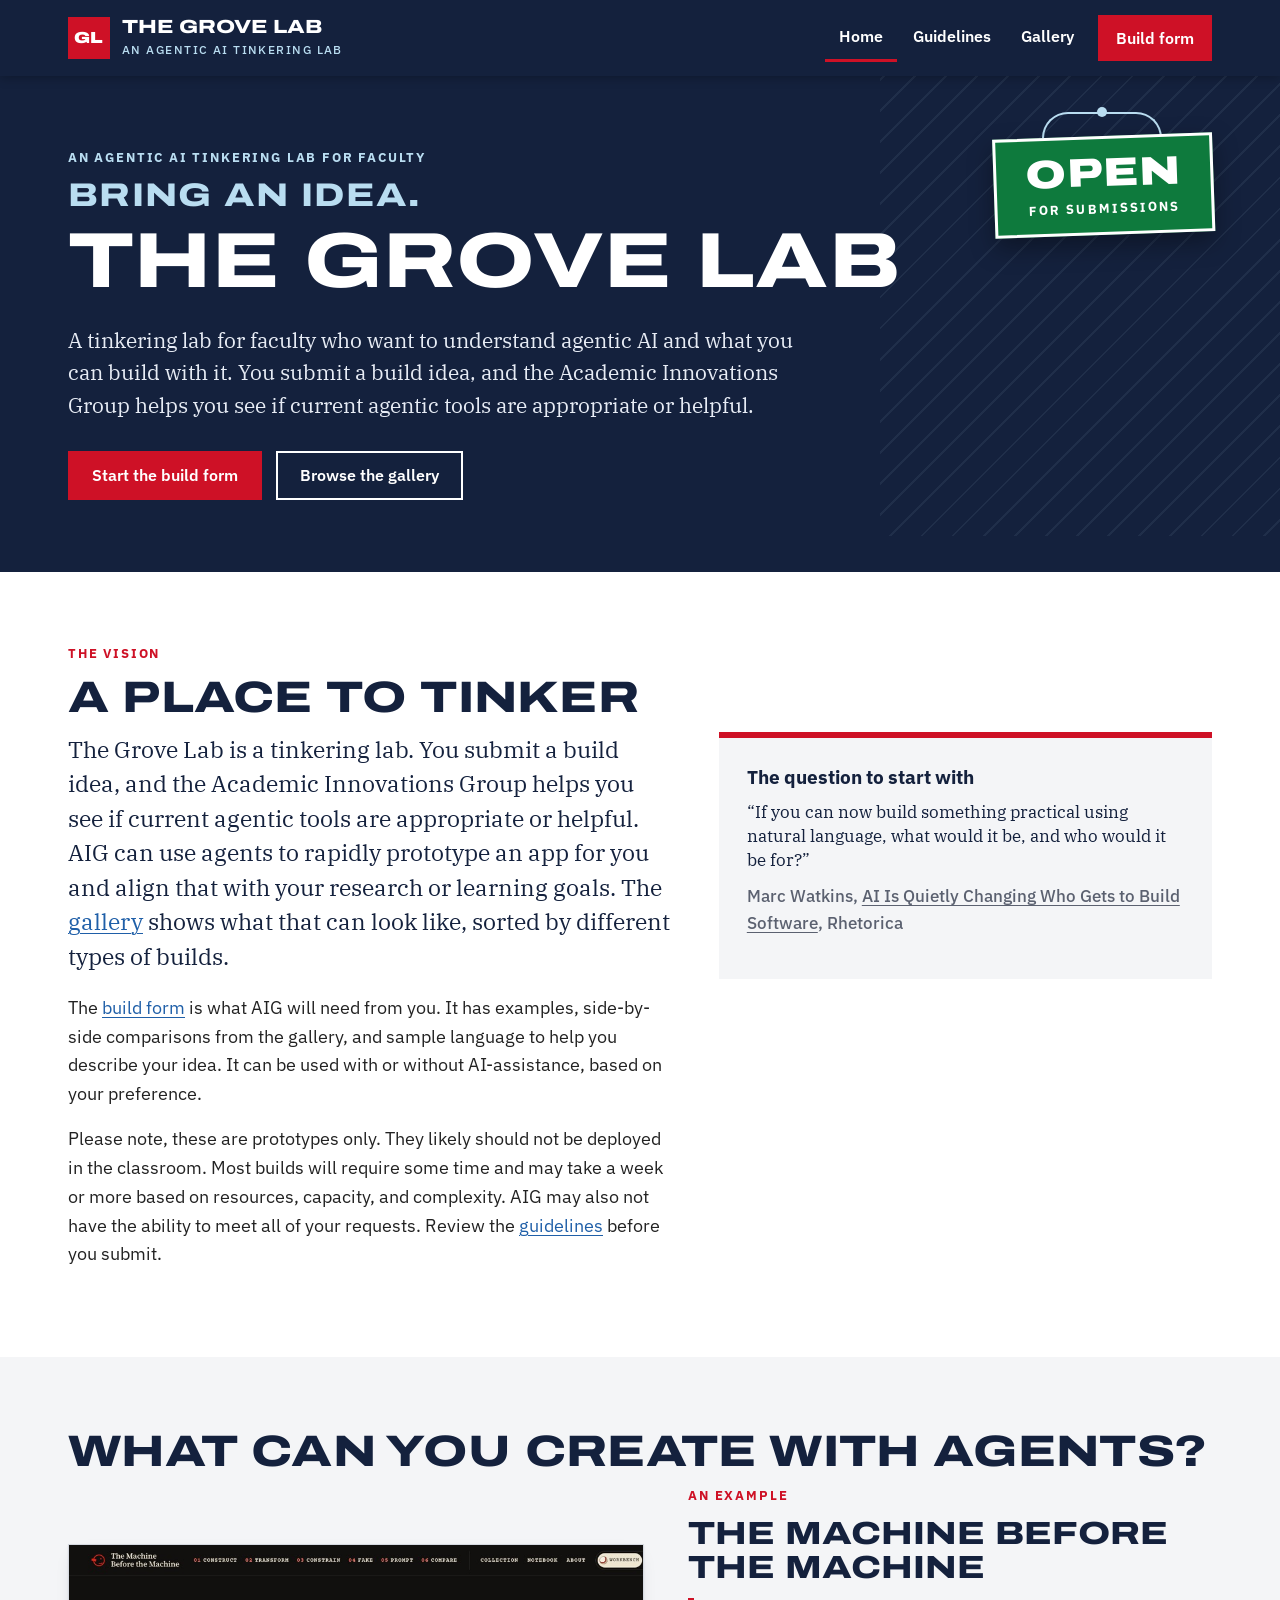
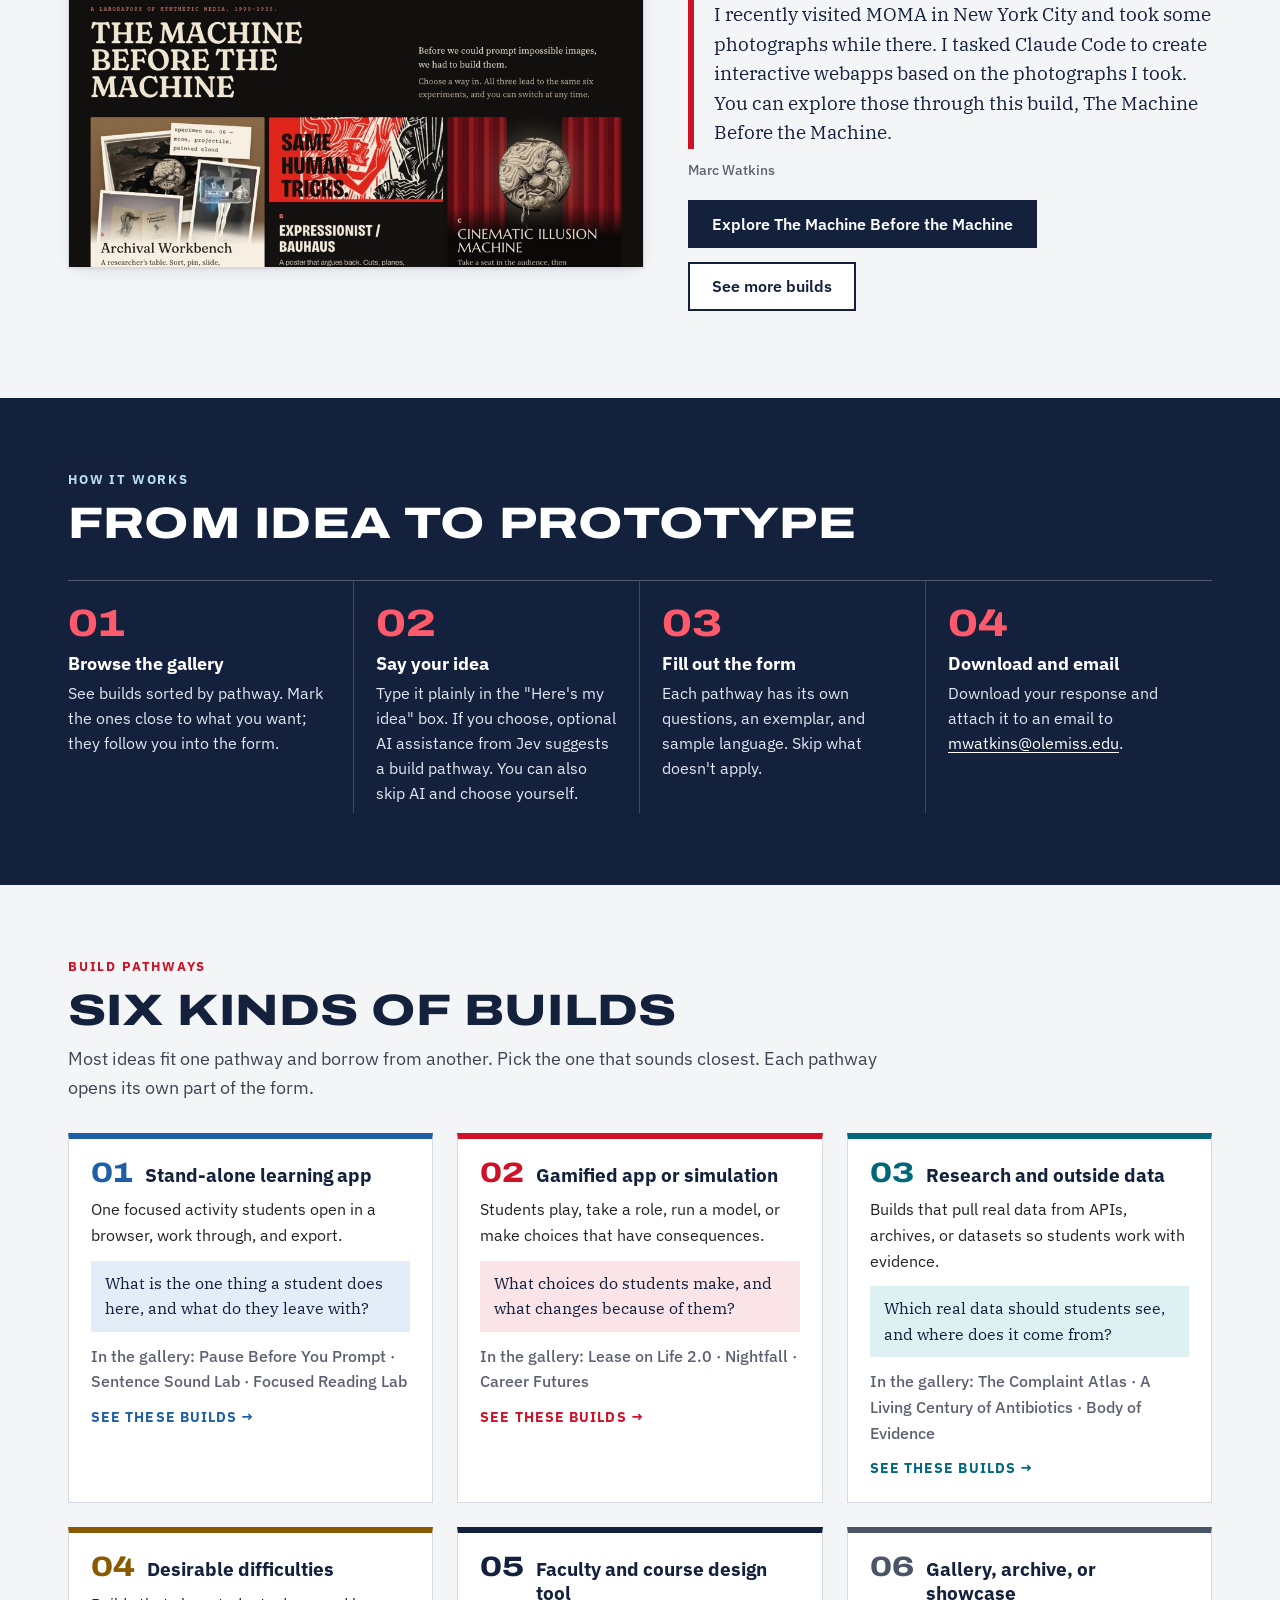
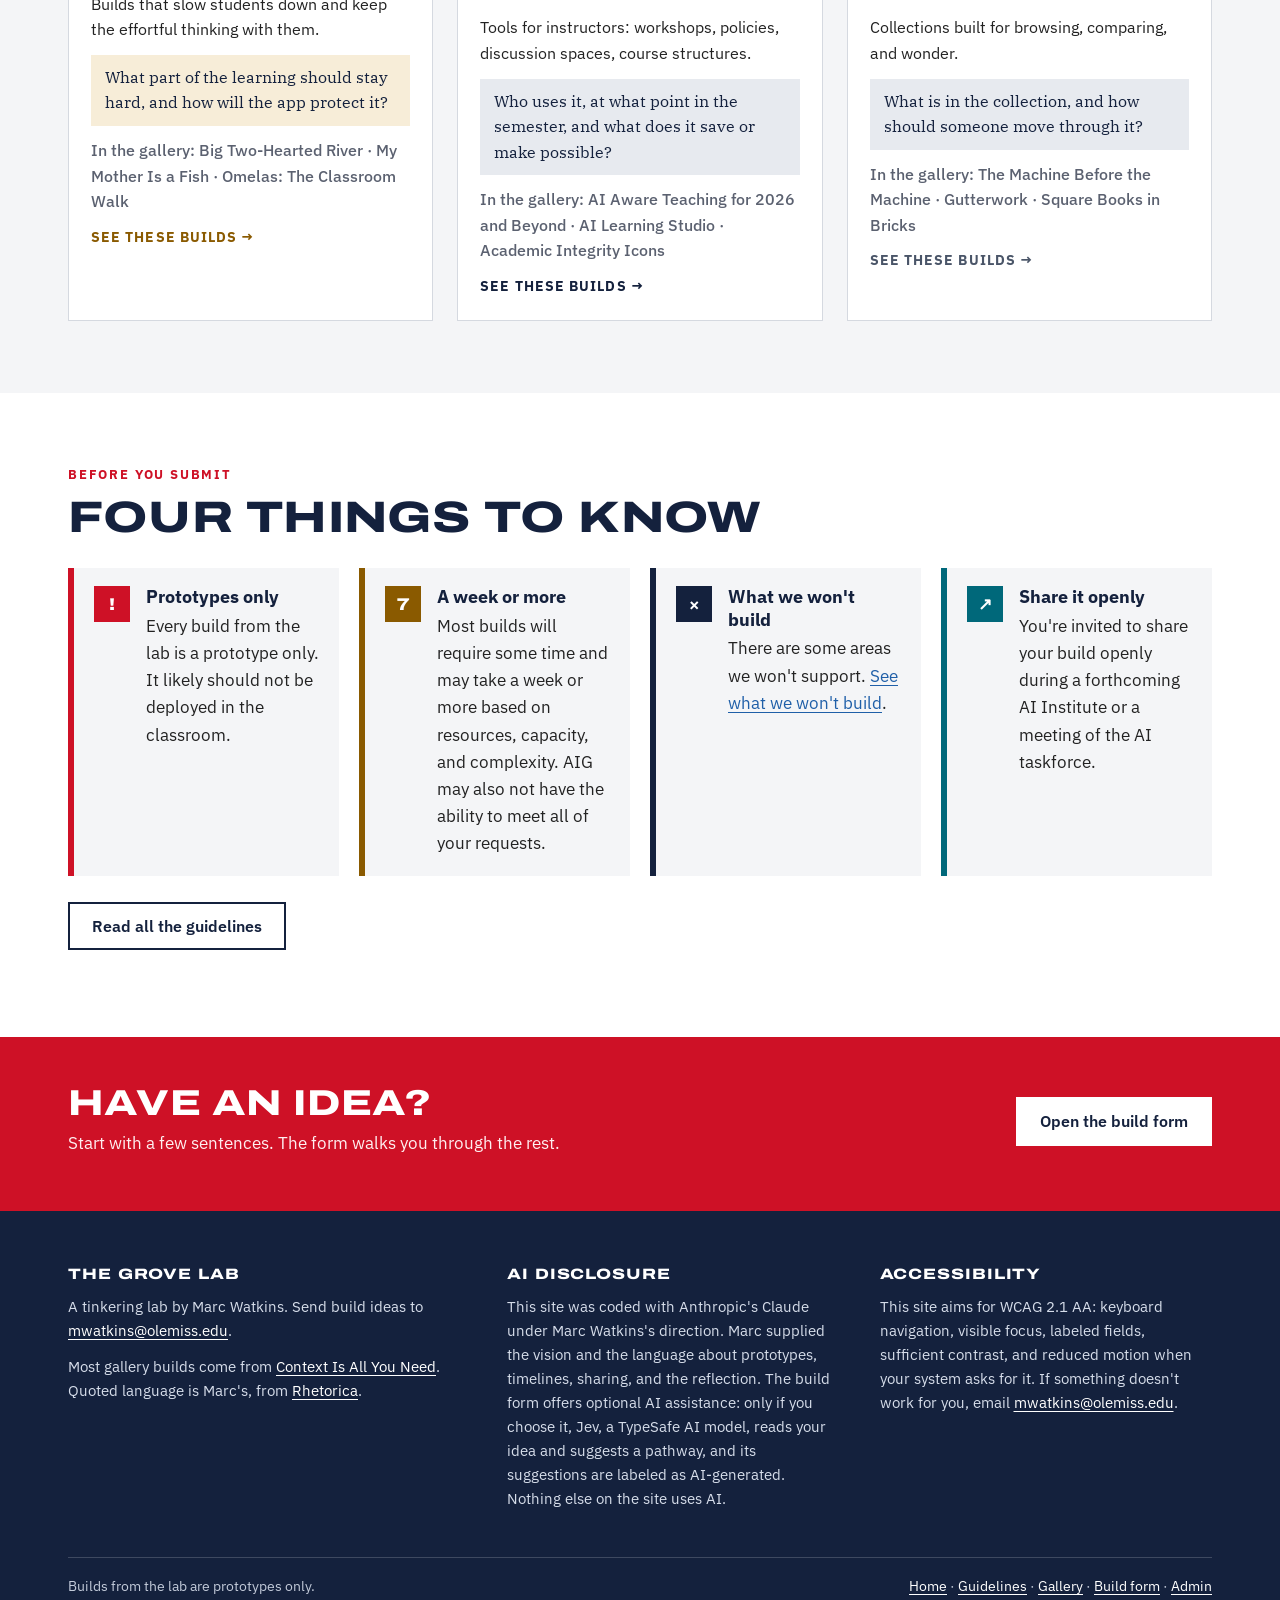
==== index.html @ 0500ed38 "Add files via upload" ====
<!doctype html>
<html lang="en">
<head>
<meta charset="utf-8">
<meta name="viewport" content="width=device-width, initial-scale=1">
<title>The Grove Lab | An agentic AI tinkering lab for faculty</title>
<meta name="description" content="Faculty submit build ideas and Marc Watkins rapidly prototypes them with agentic AI. Browse the gallery, read the guidelines, and fill out the build form.">
<link rel="preconnect" href="https://fonts.googleapis.com">
<link rel="preconnect" href="https://fonts.gstatic.com" crossorigin>
<link href="https://fonts.googleapis.com/css2?family=Archivo:wdth,wght@125,700;125,800;125,900&family=IBM+Plex+Sans:wght@400;500;600;700&family=IBM+Plex+Serif:wght@400;500&display=swap" rel="stylesheet">
<link rel="stylesheet" href="css/grove.css?v=20261009h">
<link rel="icon" href="data:image/svg+xml,%3Csvg xmlns='http://www.w3.org/2000/svg' viewBox='0 0 40 40'%3E%3Crect width='40' height='40' fill='%23CE1126'/%3E%3Ctext x='20' y='27' font-family='Arial Black,Arial' font-weight='900' font-size='17' fill='white' text-anchor='middle'%3EGL%3C/text%3E%3C/svg%3E">
<script src="js/status-config.js?v=20261009h"></script>
<script src="js/status.js?v=20261009h"></script>
</head>
<body>
<a class="skip" href="#main">Skip to content</a>
<header class="site-head">
  <div class="wrap">
    <a class="brand" href="index.html" aria-label="The Grove Lab home">
      <span class="mark" aria-hidden="true">GL</span>
      <span><b>The Grove Lab</b><small>An agentic AI tinkering lab</small></span>
    </a>
    <nav class="site-nav" aria-label="Main"><a href="index.html" aria-current="page">Home</a><a href="guidelines.html">Guidelines</a><a href="gallery.html">Gallery</a><a href="form.html" class="cta">Build form</a></nav>
  </div>
</header>

<main id="main">
  <section class="hero">
    <div class="wrap">
      <div class="hero-sign" data-subs-sign="big"></div>
      <p class="eyebrow">An agentic AI tinkering lab for faculty</p>
      <h1><span class="small">Bring an idea.</span>The Grove Lab</h1>
      <p class="lede-serif">A tinkering lab for faculty who want to understand agentic AI and what you can build with it. You submit a build idea, and the Academic Innovations Group helps you see if current agentic tools are appropriate or helpful.</p>
      <div class="hero-actions">
        <a class="btn red" href="form.html" data-submit>Start the build form</a>
        <a class="btn outline-light" href="gallery.html">Browse the gallery</a>
      </div>
    </div>
  </section>

  <section class="section" aria-labelledby="vision-h">
    <div class="wrap">
      <p class="eyebrow">The vision</p>
      <h2 id="vision-h">A place to tinker</h2>
      <div class="vision">
        <div>
          <p class="first">The Grove Lab is a tinkering lab. You submit a build idea, and the Academic Innovations Group helps you see if current agentic tools are appropriate or helpful. AIG can use agents to rapidly prototype an app for you and align that with your research or learning goals. The <a href="gallery.html">gallery</a> shows what that can look like, sorted by different types of builds.</p>
          <p>The <a href="form.html">build form</a> is what AIG will need from you. It has examples, side-by-side comparisons from the gallery, and sample language to help you describe your idea. It can be used with or without AI-assistance, based on your preference.</p>
          <p>Please note, these are prototypes only. They likely should not be deployed in the classroom. Most builds will require some time and may take a week or more based on resources, capacity, and complexity. AIG may also not have the ability to meet all of your requests. Review the <a href="guidelines.html">guidelines</a> before you submit.</p>
        </div>
        <aside>
          <h3>The question to start with</h3>
          <blockquote><p class="quote" id="heroQuote"></p></blockquote>
          <p class="cite" id="heroCite"></p>
        </aside>
      </div>
    </div>
  </section>

  <section class="section alt" aria-labelledby="create-h">
    <div class="wrap"><h2 id="create-h" class="create-h">What Can You Create With Agents?</h2></div>
    <div class="wrap example">
      <a class="example-shot" href="https://6ac6e09436c364179972456e--themachinebeforethemachine.netlify.app/" target="_blank" rel="noopener" tabindex="-1" aria-hidden="true"><img src="shots/machine-before-machine.jpg" alt="" loading="lazy" width="960" height="540"></a>
      <div>
        <p class="eyebrow">An example</p>
        <h3 class="example-title" id="example-h">The Machine Before the Machine</h3>
        <blockquote class="example-quote"><p>I recently visited MOMA in New York City and took some photographs while there. I tasked Claude Code to create interactive webapps based on the photographs I took. You can explore those through this build, The Machine Before the Machine.</p></blockquote>
        <p class="cite">Marc Watkins</p>
        <p class="hero-actions" style="margin-top:18px"><a class="btn" href="https://6ac6e09436c364179972456e--themachinebeforethemachine.netlify.app/" target="_blank" rel="noopener">Explore The Machine Before the Machine<span class="sr"> (opens in a new tab)</span></a><a class="btn ghost" href="gallery.html">See more builds</a></p>
      </div>
    </div>
  </section>

  <section class="section band" aria-labelledby="how-h">
    <div class="wrap">
      <p class="eyebrow">How it works</p>
      <h2 id="how-h">From idea to prototype</h2>
      <ol class="steps">
        <li><h3>Browse the gallery</h3><p>See builds sorted by pathway. Mark the ones close to what you want; they follow you into the form.</p></li>
        <li><h3>Say your idea</h3><p>Type it plainly in the "Here's my idea" box. If you choose, optional AI assistance from Jev suggests a build pathway. You can also skip AI and choose yourself.</p></li>
        <li><h3>Fill out the form</h3><p>Each pathway has its own questions, an exemplar, and sample language. Skip what doesn't apply.</p></li>
        <li><h3>Download and email</h3><p>Download your response and attach it to an email to <a href="mailto:mwatkins@olemiss.edu">mwatkins@olemiss.edu</a>.</p></li>
      </ol>
    </div>
  </section>

  <section class="section alt" aria-labelledby="paths-h">
    <div class="wrap">
      <p class="eyebrow">Build pathways</p>
      <h2 id="paths-h">Six kinds of builds</h2>
      <p class="sub">Most ideas fit one pathway and borrow from another. Pick the one that sounds closest. Each pathway opens its own part of the form.</p>
      <div class="paths" id="pathCards"></div>
    </div>
  </section>

  <section class="section" aria-labelledby="expect-h">
    <div class="wrap">
      <p class="eyebrow">Before you submit</p>
      <h2 id="expect-h">Four things to know</h2>
      <div class="expect">
        <div class="notice warn"><span class="ico" aria-hidden="true">!</span><div><h3>Prototypes only</h3><p>Every build from the lab is a prototype only. It likely should not be deployed in the classroom.</p></div></div>
        <div class="notice time"><span class="ico" aria-hidden="true">7</span><div><h3>A week or more</h3><p>Most builds will require some time and may take a week or more based on resources, capacity, and complexity. AIG may also not have the ability to meet all of your requests.</p></div></div>
        <div class="notice"><span class="ico" aria-hidden="true">×</span><div><h3>What we won't build</h3><p>There are some areas we won't support. <a href="guidelines.html#wont">See what we won't build</a>.</p></div></div>
        <div class="notice share"><span class="ico" aria-hidden="true">↗</span><div><h3>Share it openly</h3><p>You're invited to share your build openly during a forthcoming AI Institute or a meeting of the AI taskforce.</p></div></div>
      </div>
      <p style="margin-top:26px"><a class="btn ghost" href="guidelines.html">Read all the guidelines</a></p>
    </div>
  </section>

  <section class="cta-band">
    <div class="wrap">
      <div><h2>Have an idea?</h2><p>Start with a few sentences. The form walks you through the rest.</p></div>
      <a class="btn" href="form.html" data-submit>Open the build form</a>
    </div>
  </section>
</main>
<footer class="site-foot">
  <div class="wrap">
    <div class="foot-grid">
      <div>
        <h2>The Grove Lab</h2>
        <p>A tinkering lab by Marc Watkins. Send build ideas to <a href="mailto:mwatkins@olemiss.edu">mwatkins@olemiss.edu</a>.</p>
        <p>Most gallery builds come from <a href="https://6a90f8fa674c4e3e5b9c8ab0--contextisallyouneed.netlify.app/" target="_blank" rel="noopener">Context Is All You Need</a>. Quoted language is Marc's, from <a href="https://marcwatkins.substack.com/" target="_blank" rel="noopener">Rhetorica</a>.</p>
      </div>
      <div>
        <h2>AI disclosure</h2>
        <p>This site was coded with Anthropic's Claude under Marc Watkins's direction. Marc supplied the vision and the language about prototypes, timelines, sharing, and the reflection. The build form offers optional AI assistance: only if you choose it, Jev, a TypeSafe AI model, reads your idea and suggests a pathway, and its suggestions are labeled as AI-generated. Nothing else on the site uses AI.</p>
      </div>
      <div>
        <h2>Accessibility</h2>
        <p>This site aims for WCAG 2.1 AA: keyboard navigation, visible focus, labeled fields, sufficient contrast, and reduced motion when your system asks for it. If something doesn't work for you, email <a href="mailto:mwatkins@olemiss.edu">mwatkins@olemiss.edu</a>.</p>
      </div>
    </div>
    <div class="foot-base"><span>Builds from the lab are prototypes only.</span><span><a href="index.html">Home</a> · <a href="guidelines.html">Guidelines</a> · <a href="gallery.html">Gallery</a> · <a href="form.html">Build form</a> · <a href="admin.html">Admin</a></span></div>
  </div>
</footer>

<script src="js/data.js?v=20261009h"></script>
<script>
(() => {
  const G = window.GROVE, esc = s => String(s).replace(/[&<>"]/g, c => ({"&":"&amp;","<":"&lt;",">":"&gt;",'"':"&quot;"}[c]));
  const q = G.QUOTES.build;
  document.getElementById("heroQuote").textContent = q.text;
  document.getElementById("heroCite").innerHTML = `Marc Watkins, <a href="${q.url}" target="_blank" rel="noopener">${esc(q.title)}</a>, Rhetorica`;
  document.getElementById("pathCards").innerHTML = G.PATHWAYS.map(p => {
    const ex = G.BUILDS.filter(b => b.path === p.id).slice(0, 3).map(b => b.title.split(" — ")[0]).join(" · ");
    return `<a class="path" data-c="${p.color}" href="gallery.html#${p.id}">
      <div class="top"><b>0${p.n}</b><h3>${esc(p.title)}</h3></div>
      <div class="body"><p>${esc(p.short)}</p><p class="ask">${esc(p.asks)}</p><p class="ex">In the gallery: ${esc(ex)}</p><span class="more">See these builds →</span></div></a>`;
  }).join("");
})();
</script>
</body>
</html>
---- css/grove.css ----
/* The Grove Lab — styled after olemiss.edu: navy and red, wide uppercase display type, IBM Plex text, square edges.
   Fonts: Archivo Expanded stands in for Termina (UM's licensed display face); IBM Plex Sans and Serif match the UM site.
   No italics anywhere. Text pairs meet WCAG 2.1 AA. */
:root{
  --navy:#14213D; --navy-2:#0D1730; --navy-3:#22325A;
  --red:#CE1126; --red-dark:#A50E1F;
  --powder:#B9DDF1; --powder-soft:#E8F3FA;
  --ink:#222222; --ink-2:#3D4350; --muted:#5B6170;
  --bg:#FFFFFF; --bg-2:#F4F5F7; --bg-3:#E9ECF1;
  --line:#D5D9E0; --line-2:#B7BDC8;
  --blue:#1F5FA8; --blue-soft:#E3EDF8;
  --teal:#00687A; --teal-soft:#DDF0F2;
  --gold:#8A5A00; --gold-soft:#F7EDD8;
  --slate:#4A5568; --slate-soft:#E7EAEF;
  --focus:#1F5FA8;
  --display:"Archivo", "Arial Black", Arial, sans-serif;
  --sans:"IBM Plex Sans", "Helvetica Neue", Arial, sans-serif;
  --serif:"IBM Plex Serif", Georgia, serif;
  --shadow:0 1px 2px rgba(20,33,61,.08), 0 6px 18px -8px rgba(20,33,61,.18);
}
*{box-sizing:border-box}
html{scroll-behavior:smooth;scroll-padding-top:96px}
@media (prefers-reduced-motion: reduce){ html{scroll-behavior:auto} *,*::before,*::after{animation:none!important;transition:none!important} }
body{margin:0;font:17px/1.6 var(--sans);color:var(--ink);background:var(--bg)}
em,i,cite,address,blockquote,dfn,var{font-style:normal}
img{max-width:100%;display:block}
a{color:var(--blue);text-underline-offset:3px;text-decoration-thickness:1px}
a:hover{color:var(--red-dark)}
:focus-visible{outline:3px solid var(--focus);outline-offset:3px}
h1,h2{font-family:var(--display);font-stretch:125%;font-weight:800;text-transform:uppercase;letter-spacing:.005em;line-height:1.02;margin:0;color:var(--navy)}
h3,h4{font-family:var(--sans);font-weight:700;margin:0;color:var(--navy);line-height:1.25}
p{margin:0 0 .9em}
.sr{position:absolute!important;width:1px;height:1px;overflow:hidden;clip:rect(0 0 0 0);white-space:nowrap}
.skip{position:absolute;left:12px;top:-60px;background:var(--red);color:#fff;padding:10px 14px;z-index:100;font-weight:700}
.skip:focus{top:12px}
.wrap{max-width:1200px;margin:0 auto;padding:0 28px}
@media (max-width:600px){ .wrap{padding:0 16px} body{font-size:16.5px} }

/* ---------- header (UM navy bar) ---------- */
.site-head{position:sticky;top:0;z-index:40;background:var(--navy);color:#fff;box-shadow:0 2px 10px rgba(0,0,0,.25)}
.site-head .wrap{display:flex;align-items:center;gap:22px;min-height:76px;flex-wrap:wrap;padding-top:8px;padding-bottom:8px}
.brand{display:flex;align-items:center;gap:12px;color:#fff;text-decoration:none}
.brand:hover{color:#fff}
.brand .mark{width:42px;height:42px;flex:none;background:var(--red);display:grid;place-items:center;font-family:var(--display);font-stretch:125%;font-weight:900;font-size:16px;color:#fff;letter-spacing:.02em}
.brand b{display:block;font-family:var(--display);font-stretch:125%;font-weight:800;font-size:19px;text-transform:uppercase;line-height:1.05}
.brand small{display:block;font-size:12px;text-transform:uppercase;letter-spacing:.12em;color:var(--powder);font-weight:500;margin-top:3px}
.site-nav{margin-left:auto;display:flex;gap:2px;flex-wrap:wrap;align-items:center}
.site-nav a{color:#fff;text-decoration:none;font-weight:600;font-size:15.5px;padding:10px 14px;border-bottom:3px solid transparent}
.site-nav a:hover{border-bottom-color:var(--powder);color:#fff}
.site-nav a[aria-current="page"]{border-bottom-color:var(--red)}
.site-nav a.cta{background:var(--red);border-bottom:0;margin-left:8px;padding:11px 18px}
.site-nav a.cta:hover{background:var(--red-dark)}
.site-nav a.cta[aria-current="page"]{box-shadow:inset 0 -3px 0 #fff}
@media (max-width:760px){ .site-head{position:static} .site-nav{margin-left:0} .site-nav a{padding:8px 10px;font-size:15px} html{scroll-padding-top:12px} }

/* ---------- shared pieces ---------- */
.eyebrow{display:block;font-family:var(--sans);font-size:13px;font-weight:700;letter-spacing:.14em;text-transform:uppercase;color:var(--red);margin:0 0 10px}
.eyebrow.pc{color:var(--pc)}
.sheet{background:#fff;border:1px solid var(--line)}
.lede-serif{font-family:var(--serif);font-size:21px;line-height:1.55}
.btn{display:inline-flex;align-items:center;justify-content:center;gap:8px;font-family:var(--sans);font-weight:600;font-size:15.5px;line-height:1.2;padding:13px 22px;border:2px solid var(--navy);background:var(--navy);color:#fff;text-decoration:none;cursor:pointer;transition:background .15s,color .15s}
.btn:hover{background:var(--navy-3);border-color:var(--navy-3);color:#fff}
.btn.ghost{background:#fff;color:var(--navy)}
.btn.ghost:hover{background:var(--bg-2);color:var(--navy)}
.btn.small{font-size:14.5px;padding:8px 14px}
.btn.coral,.btn.red{background:var(--red);border-color:var(--red)}
.btn.coral:hover,.btn.red:hover{background:var(--red-dark);border-color:var(--red-dark)}
.btn.onnavy{background:#fff;color:var(--navy);border-color:#fff}
.btn.onnavy:hover{background:var(--powder);border-color:var(--powder);color:var(--navy)}
.btn.outline-light{background:transparent;color:#fff;border-color:#fff}
.btn.outline-light:hover{background:rgba(255,255,255,.12);color:#fff}
.btn[disabled]{opacity:.55;cursor:not-allowed}
.textlink{font-weight:600}
.linkbtn{background:none;border:0;padding:0;font:inherit;font-weight:600;color:var(--blue);text-decoration:underline;text-underline-offset:3px;cursor:pointer}
.quote{font-family:var(--serif);font-size:22px;line-height:1.45;color:var(--navy);margin:0}
.quote::before{content:"“"}.quote::after{content:"”"}
.cite{font-size:14px;color:var(--muted);margin-top:10px;font-weight:500}
.cite a{color:var(--muted)}
.chip{display:inline-block;font-size:12.5px;font-weight:600;letter-spacing:.04em;text-transform:uppercase;line-height:1.2;padding:4px 8px;background:var(--bg-2);color:var(--ink-2);border:1px solid var(--line)}

/* pathway accents (UM navy/red plus restrained secondaries) */
[data-c="blue"]{--pc:var(--blue);--pc-soft:var(--blue-soft)}
[data-c="coral"]{--pc:var(--red);--pc-soft:#FBE4E7}
[data-c="green"]{--pc:var(--teal);--pc-soft:var(--teal-soft)}
[data-c="gold"]{--pc:var(--gold);--pc-soft:var(--gold-soft)}
[data-c="ink"]{--pc:var(--navy);--pc-soft:var(--slate-soft)}
[data-c="plum"]{--pc:var(--slate);--pc-soft:var(--slate-soft)}

/* notices */
.notice{display:grid;grid-template-columns:auto 1fr;gap:16px;align-items:start;padding:18px 20px;background:var(--bg-2);border-left:6px solid var(--navy)}
.notice .ico{width:36px;height:36px;display:grid;place-items:center;font-family:var(--display);font-stretch:125%;font-weight:800;font-size:17px;color:#fff;background:var(--navy)}
.notice h3{font-size:18px;margin-bottom:4px}
.notice p:last-child{margin-bottom:0}
.notice.warn{border-left-color:var(--red)}.notice.warn .ico{background:var(--red)}
.notice.time{border-left-color:var(--gold)}.notice.time .ico{background:var(--gold)}
.notice.share{border-left-color:var(--teal)}.notice.share .ico{background:var(--teal)}

/* ---------- page heroes ---------- */
.hero{background:var(--navy);color:#fff;position:relative;overflow:hidden}
.hero::after{content:"";position:absolute;right:-120px;top:-60px;width:520px;height:520px;background:repeating-linear-gradient(135deg, rgba(185,221,241,.07) 0 2px, transparent 2px 22px);pointer-events:none}
.hero .wrap{position:relative;z-index:1;padding-top:72px;padding-bottom:72px}
.hero h1{color:#fff;font-size:clamp(40px,6.4vw,78px);max-width:13em}
.hero h1 .small{display:block;font-size:.42em;color:var(--powder);margin-bottom:10px;letter-spacing:.04em}
.hero .lede-serif{color:#E7ECF5;max-width:36em;margin-top:22px}
.hero .eyebrow{color:var(--powder)}
.hero-actions{display:flex;gap:14px;flex-wrap:wrap;margin-top:30px}
.hero.short .wrap{padding-top:54px;padding-bottom:50px}
.hero.short h1{font-size:clamp(34px,5vw,60px)}

.section{padding:72px 0}
.section.alt{background:var(--bg-2)}
.section h2{font-size:clamp(28px,3.6vw,44px);margin-bottom:12px}
.section .sub{font-size:18px;max-width:46em;color:var(--ink-2)}
.band{background:var(--navy);color:#fff}
.band h2,.band h3{color:#fff}
.band .sub,.band p{color:#E1E7F1}
.band .eyebrow{color:var(--powder)}
.band a{color:#fff}

.vision{display:grid;grid-template-columns:1.1fr .9fr;gap:48px;margin-top:10px;align-items:start}
.vision p{font-size:18px}
.vision .first{font-family:var(--serif);font-size:23px;line-height:1.5;color:var(--navy)}
.vision aside{background:var(--bg-2);padding:28px;border-top:6px solid var(--red)}
.vision aside h3{font-size:19px;margin-bottom:12px}
.vision aside p{font-size:16.5px}
.vision aside blockquote{margin:0}
@media (max-width:860px){ .vision{grid-template-columns:1fr;gap:28px} }

.steps{list-style:none;padding:0;margin:34px 0 0;display:grid;grid-template-columns:repeat(4,1fr);gap:0;counter-reset:s;border-top:1px solid rgba(255,255,255,.25)}
.steps li{padding:24px 22px 8px 22px;border-right:1px solid rgba(255,255,255,.18)}
.steps li:first-child{padding-left:0}.steps li:last-child{border-right:0}
.steps li::before{counter-increment:s;content:"0" counter(s);font-family:var(--display);font-stretch:125%;font-weight:800;font-size:38px;line-height:1;color:#FF5A6B;display:block;margin-bottom:10px}
.steps h3{font-size:18px;margin:0 0 6px}
.steps p{font-size:15.5px;margin:0}
@media (max-width:900px){ .steps{grid-template-columns:1fr 1fr} .steps li,.steps li:first-child{border-right:0;padding-left:0;padding-right:18px;border-bottom:1px solid rgba(255,255,255,.18);padding-bottom:20px} }
@media (max-width:560px){ .steps{grid-template-columns:1fr} }

.paths{display:grid;grid-template-columns:repeat(3,1fr);gap:24px;margin-top:30px}
.path{display:flex;flex-direction:column;background:#fff;border:1px solid var(--line);border-top:6px solid var(--pc);text-decoration:none;color:var(--ink);transition:box-shadow .15s, transform .15s}
a.path:hover{box-shadow:var(--shadow);transform:translateY(-2px);color:var(--ink)}
.path .top{padding:20px 22px 0;display:flex;align-items:baseline;gap:12px}
.path .top b{font-family:var(--display);font-stretch:125%;font-weight:800;font-size:28px;line-height:1;color:var(--pc)}
.path .top h3{font-size:19px}
.path .body{padding:10px 22px 22px;display:flex;flex-direction:column;gap:12px;flex:1}
.path .body p{margin:0;font-size:16px}
.path .ask{font-family:var(--serif);font-size:16.5px;color:var(--navy);background:var(--pc-soft);padding:10px 14px}
.path .ex{font-size:13.5px;color:var(--muted);margin-top:auto;font-weight:500}
.path .more{font-weight:700;font-size:13.5px;color:var(--pc);text-transform:uppercase;letter-spacing:.08em}
@media (max-width:960px){ .paths{grid-template-columns:1fr 1fr} }
@media (max-width:600px){ .paths{grid-template-columns:1fr} }

.expect{display:grid;grid-template-columns:repeat(3,1fr);gap:20px;margin-top:28px}
@media (max-width:900px){ .expect{grid-template-columns:1fr} }
.cta-band{background:var(--red);color:#fff;padding:48px 0}
.cta-band .wrap{display:flex;gap:24px;align-items:center;justify-content:space-between;flex-wrap:wrap}
.cta-band h2{color:#fff;font-size:clamp(24px,3vw,36px)}
.cta-band p{margin:8px 0 0;color:#FFF0F1;font-size:17px}
.cta-band .btn{background:#fff;color:var(--navy);border-color:#fff}
.cta-band .btn:hover{background:var(--navy);color:#fff;border-color:var(--navy)}

/* ---------- accordions (guidelines page + form) ---------- */
.accordion{border-top:2px solid var(--navy);margin-top:26px}
.acc-item{border-bottom:1px solid var(--line)}
.acc-h{margin:0;font:inherit;text-transform:none;letter-spacing:0}
.acc-btn{width:100%;display:grid;grid-template-columns:auto 1fr auto auto;gap:16px;align-items:center;text-align:left;background:none;border:0;padding:20px 8px;cursor:pointer;color:var(--navy);font:inherit}
.acc-btn:hover{background:var(--bg-2)}
.acc-btn .snum{font-family:var(--display);font-stretch:125%;font-weight:800;font-size:22px;color:var(--red);min-width:2em}
.acc-title{display:block;font-family:var(--display);font-stretch:125%;font-weight:800;font-size:clamp(16px,1.9vw,21px);text-transform:uppercase;line-height:1.15}
.acc-t .eyebrow{margin:0 0 4px;font-size:12px}
.chev{width:28px;height:28px;border:2px solid var(--navy);position:relative;flex:none}
.chev::before,.chev::after{content:"";position:absolute;left:50%;top:50%;width:12px;height:2px;background:var(--navy);transform:translate(-50%,-50%)}
.chev::after{transform:translate(-50%,-50%) rotate(90deg);transition:transform .2s}
[aria-expanded="true"] .chev{background:var(--navy)}
[aria-expanded="true"] .chev::before{background:#fff}
[aria-expanded="true"] .chev::after{transform:translate(-50%,-50%) rotate(0);background:#fff}
.acc-st{font-size:11.5px;font-weight:700;letter-spacing:.1em;text-transform:uppercase;padding:4px 9px;color:var(--muted);background:var(--bg-2);border:1px solid var(--line);white-space:nowrap}
.acc-st:empty{display:none}
.acc-st.ok{color:#fff;background:var(--teal);border-color:var(--teal)}
.acc-st.req{color:var(--red-dark);background:#fff;border-color:var(--red)}
.acc-st.hot{color:#fff;background:var(--red);border-color:var(--red)}
.acc-panel{padding:4px 8px 30px}
.acc-panel[hidden]{display:none}
.acc-item .acc-btn{grid-template-columns:1fr auto}
.acc-item .acc-panel{max-width:62em;font-size:17px}
.acc-item .acc-panel ul{padding-left:20px;margin:0 0 .9em}
.acc-item .acc-panel li{margin-bottom:6px}
.acc-item .acc-panel h3{font-size:17px;margin:18px 0 6px}
@media (max-width:600px){ .acc-btn{grid-template-columns:auto 1fr auto;gap:10px} .acc-st{grid-column:2;grid-row:2;justify-self:start} .acc-btn .chev{grid-column:3;grid-row:1} .acc-item .acc-btn{grid-template-columns:1fr auto} }

/* ---------- gallery ---------- */
.g-tools{display:flex;gap:12px;flex-wrap:wrap;align-items:center;margin:0 0 12px}
.g-tools input[type=search]{flex:1 1 260px;font:inherit;padding:13px 15px;border:1px solid var(--line-2);border-bottom:2px solid var(--navy);background:#fff}
.g-tools input[type=search]:focus{border-color:var(--blue);outline:3px solid rgba(31,95,168,.25);outline-offset:0}
.filters{display:flex;gap:8px;flex-wrap:wrap}
.filters button{font:inherit;font-weight:600;font-size:14.5px;padding:8px 14px;border:2px solid var(--pc,var(--navy));background:#fff;color:var(--pc,var(--navy));cursor:pointer}
.filters button[aria-pressed="true"]{background:var(--pc,var(--navy));color:#fff}
.g-count{color:var(--muted);font-size:14.5px;margin:12px 0 0;font-weight:500}
.g-group{margin:54px 0 10px}
.g-group-head{display:grid;grid-template-columns:auto 1fr auto;gap:18px;align-items:end;border-bottom:3px solid var(--pc);padding-bottom:14px;margin-bottom:24px}
.g-group-head .num{font-family:var(--display);font-stretch:125%;font-weight:800;font-size:48px;line-height:.9;color:var(--pc)}
.g-group-head h2{font-size:clamp(22px,2.6vw,30px)}
.g-group-head p{margin:6px 0 0;color:var(--ink-2)}
.g-group-head a{font-weight:700;font-size:13.5px;text-transform:uppercase;letter-spacing:.06em;white-space:nowrap}
@media (max-width:700px){ .g-group-head{grid-template-columns:auto 1fr} .g-group-head a{grid-column:1/-1} }
.cards{display:grid;grid-template-columns:repeat(auto-fill,minmax(290px,1fr));gap:24px}
.card{display:flex;flex-direction:column;background:#fff;border:1px solid var(--line);transition:box-shadow .15s}
.card:hover{box-shadow:var(--shadow)}
.card .shot{aspect-ratio:16/9;background:var(--bg-3);border-bottom:1px solid var(--line)}
.card .shot img{width:100%;height:100%;object-fit:cover}
.card .in{padding:18px;display:flex;flex-direction:column;gap:10px;flex:1}
.card h3{font-size:18.5px}
.card p{margin:0;font-size:15.5px;color:var(--ink-2)}
.card .tags,.card .pills{display:flex;gap:6px;flex-wrap:wrap}
.pill{font-size:12.5px;font-weight:700;padding:3px 8px;background:var(--pc-soft);color:var(--pc);border-left:3px solid var(--pc)}
.card .acts{display:flex;gap:12px;flex-wrap:wrap;margin-top:auto;padding-top:8px;align-items:center;justify-content:space-between}
.card .acts a{font-weight:700;font-size:14.5px}
.flag{font:inherit;font-weight:600;font-size:14px;padding:7px 12px;border:2px solid var(--navy);background:#fff;color:var(--navy);cursor:pointer}
.flag:hover{background:var(--bg-2)}
.flag[aria-pressed="true"]{background:var(--navy);color:#fff}
.tray{position:sticky;bottom:14px;z-index:30;margin:30px auto 0;max-width:820px;padding:14px 18px;background:var(--navy);color:#fff;display:flex;gap:12px;align-items:center;flex-wrap:wrap;box-shadow:0 10px 30px rgba(0,0,0,.3);border-left:6px solid var(--red)}
.tray[hidden]{display:none}
.tray p{margin:0;flex:1 1 260px;font-size:15px}
.tray .btn{background:#fff;color:var(--navy);border-color:#fff}
.tray .btn.ghost{background:transparent;color:#fff}

/* ---------- form ---------- */
.f-layout{display:grid;grid-template-columns:260px 1fr;gap:40px;align-items:start;padding:40px 0 90px}
.f-nav{position:sticky;top:96px;max-height:calc(100vh - 116px);overflow:auto;padding:20px 18px;font-size:15px;background:var(--bg-2);border-top:6px solid var(--navy)}
.f-nav h2{font-size:18px;margin:0 0 10px}
.f-nav ol{list-style:none;margin:0;padding:0;display:grid;gap:1px}
.f-nav a{display:flex;gap:10px;align-items:center;text-decoration:none;color:var(--ink-2);padding:7px 8px;font-size:14.5px;font-weight:500;line-height:1.25;border-left:3px solid transparent}
.f-nav a:hover{background:#fff;color:var(--navy)}
.f-nav a.on{background:#fff;color:var(--navy);font-weight:700;border-left-color:var(--red)}
.f-nav .dot{width:11px;height:11px;border-radius:50%;border:2px solid var(--line-2);flex:none}
.f-nav a.done .dot{background:var(--teal);border-color:var(--teal)}
.f-nav a.flagged::after{content:"!";margin-left:auto;font-weight:700;color:#fff;background:var(--red);width:19px;height:19px;border-radius:50%;display:grid;place-items:center;font-size:12px;flex:none}
.f-nav .progress{height:8px;background:#fff;overflow:hidden;margin:4px 0 14px;border:1px solid var(--line)}
.f-nav .progress i{display:block;height:100%;background:var(--teal);width:0;transition:width .3s}
.f-nav .saved{font-size:13px;color:var(--muted);margin:12px 0 0}
.nav-toggle{display:none}
@media (max-width:980px){
  .nav-toggle{display:inline-flex;margin-bottom:6px}
  .f-nav ol{display:none}
  .f-nav.open ol{display:grid}
  .f-layout{grid-template-columns:1fr;gap:24px}
  .f-nav{position:static;max-height:none}
}
.f-main{display:block;min-width:0}
.acc-tools{display:flex;justify-content:flex-end;font-size:14.5px;color:var(--muted);margin-bottom:10px}
.acc-tools p{margin:0}
.f-sec{border:0;border-bottom:1px solid var(--line);scroll-margin-top:96px;background:#fff}
.f-sec[hidden]{display:none}
.f-sec.intake{border-top:2px solid var(--navy)}
.f-sec.open > .acc-h .acc-btn{background:var(--bg-2)}
.f-sec.pathsec > .acc-h .acc-btn{box-shadow:inset 6px 0 0 var(--pc);padding-left:18px}
.f-sec.pathsec .snum{color:var(--pc)}
.f-sec .acc-panel{padding:20px 8px 34px}
.f-sec .lead{font-family:var(--serif);font-size:19px;color:var(--ink-2);margin:0 0 6px;max-width:44em}
.acc-foot{margin-top:28px;padding-top:18px;border-top:1px dashed var(--line-2);display:flex;justify-content:flex-end}
@media (max-width:760px){ .f-sec{scroll-margin-top:12px} }
.field{margin:22px 0 0}
.field[hidden]{display:none}
.field > label, .field > .lab, fieldset.field > legend{display:block;font-weight:700;font-size:16.5px;color:var(--navy);margin-bottom:4px;padding:0}
fieldset.field{border:0;padding:0;min-width:0}
.field .help{font-size:14.5px;color:var(--muted);margin:0 0 8px}
.field .req{color:var(--red)}
.field input[type=text], .field input[type=email], .field input[type=date], .field select, .field textarea{width:100%;font:inherit;font-size:16.5px;color:var(--ink);padding:12px 14px;border:1px solid var(--line-2);border-bottom:2px solid var(--navy);background:#fff;border-radius:0}
.field textarea{min-height:120px;resize:vertical;line-height:1.55}
.field input:focus, .field select:focus, .field textarea:focus{border-color:var(--blue);outline:3px solid rgba(31,95,168,.25);outline-offset:0}
.opts{display:grid;gap:8px}
.opts.cols{grid-template-columns:repeat(auto-fill,minmax(230px,1fr))}
.opt{display:flex;gap:10px;align-items:flex-start;padding:11px 13px;border:1px solid var(--line-2);background:#fff;cursor:pointer;font-size:15.5px;line-height:1.35}
.opt:hover{border-color:var(--navy)}
.opt input{margin:2px 0 0;width:19px;height:19px;flex:none;accent-color:var(--navy)}
.opt:has(input:checked){border-color:var(--navy);background:var(--powder-soft);box-shadow:inset 4px 0 0 var(--navy)}
.opt small{display:block;color:var(--muted);font-size:13.5px;margin-top:2px}

/* pathway picker */
.picker{display:grid;grid-template-columns:repeat(auto-fill,minmax(250px,1fr));gap:16px;margin-top:20px}
.pick{position:relative;border:1px solid var(--line-2);background:#fff;padding:16px 16px 14px;border-top:5px solid var(--pc)}
.pick h3{font-size:17px;color:var(--navy)}
.pick p{font-size:14.5px;margin:6px 0 12px;color:var(--ink-2)}
.pick .row{display:flex;gap:8px;flex-wrap:wrap}
.pick .row label{display:inline-flex;gap:6px;align-items:center;font-size:14px;font-weight:600;padding:6px 11px;border:1px solid var(--line-2);cursor:pointer}
.pick .row input{accent-color:var(--navy)}
.pick .row label:has(input:checked){background:var(--pc);border-color:var(--pc);color:#fff}
.pick .row label:has(input:disabled){opacity:.45;cursor:not-allowed}
.pick.primary{box-shadow:0 0 0 2px var(--pc)}
.pick .jevtag{position:absolute;top:-13px;right:10px;font-size:11.5px;font-weight:700;letter-spacing:.08em;text-transform:uppercase;background:var(--navy);color:#fff;padding:3px 8px}
.pick .see{margin:10px 0 0;font-size:14px;font-weight:600}

/* exemplars */
.exemplar{margin:26px 0 0;border:1px solid var(--line);background:var(--bg-2);padding:20px}
.exemplar > h3{font-size:13px;letter-spacing:.14em;text-transform:uppercase;color:var(--red);margin-bottom:14px}
.vs{display:grid;grid-template-columns:1fr 1fr;gap:16px}
@media (max-width:760px){ .vs{grid-template-columns:1fr} }
.vs-card{background:#fff;border:1px solid var(--line);display:flex;flex-direction:column}
.vs-card .shot{aspect-ratio:16/9;background:var(--bg-3)}
.vs-card .shot img{width:100%;height:100%;object-fit:cover}
.vs-card .in{padding:14px 16px 16px;display:flex;flex-direction:column;gap:8px;flex:1}
.vs-card h4{font-size:17px}
.vs-card p{margin:0;font-size:14.5px}
.vs-card .says{font-family:var(--serif);font-size:15px;background:var(--powder-soft);border-left:4px solid var(--navy);padding:10px 12px}
.vs-card .says b{font-family:var(--sans);display:block;color:var(--navy);font-size:11.5px;letter-spacing:.12em;text-transform:uppercase;margin-bottom:4px}
.vs-card a{font-weight:700;font-size:14px;margin-top:auto}
.exemplar fieldset.field{margin-top:18px}
.lang{display:grid;grid-template-columns:1fr 1fr;gap:16px}
@media (max-width:760px){ .lang{grid-template-columns:1fr} }
.lang > div{padding:16px 18px;font-size:15.5px;background:#fff}
.lang .thin{border-top:4px solid var(--red)}
.lang .full{border-top:4px solid var(--teal)}
.lang h4{font-size:12.5px;letter-spacing:.12em;text-transform:uppercase;margin-bottom:8px}
.lang .thin h4{color:var(--red-dark)} .lang .full h4{color:var(--teal)}
.lang div p{margin:0;font-family:var(--serif)}
.lang .why{grid-column:1/-1;background:transparent;padding:0;margin:0;font-size:14.5px;color:var(--muted)}
.use-lang{margin-top:14px}

/* Jev intake */
.intake .quote{font-size:21px}
.intake blockquote{margin:0 0 4px}
.intake textarea{min-height:150px;font-size:17.5px}
.intake-row{display:flex;gap:14px;flex-wrap:wrap;align-items:center;margin-top:14px}
.intake-row #openConn{margin-left:auto}
.privacy-line{font-size:14px;color:var(--muted);margin:12px 0 0}
.status{display:inline-flex;align-items:center;gap:8px;font-size:14px;font-weight:600;color:var(--muted)}
.status i{width:10px;height:10px;border-radius:50%;background:#B0B6C2}
.status.on i{background:var(--teal)} .status.off i{background:var(--red)} .status.busy i{background:var(--gold);animation:pulse 1s infinite}
@keyframes pulse{50%{opacity:.3}}
.jev-out{margin-top:24px;display:grid;gap:18px}
.jev-out[hidden]{display:none}
.jev-out > *{min-width:0}
.jev-summary{font-family:var(--serif);font-size:20px;padding:18px 20px;background:var(--navy);color:#fff;border-left:6px solid var(--red)}
.jev-summary b{color:var(--powder);font-family:var(--sans)}
.jev-grid{display:grid;grid-template-columns:1.2fr 1fr;gap:18px}
.jev-grid > *{min-width:0}
@media (max-width:860px){ .jev-grid{grid-template-columns:1fr} }
.jev-card{padding:18px 20px;background:#fff;border:1px solid var(--line)}
.jev-card h3{font-size:13px;letter-spacing:.14em;text-transform:uppercase;color:var(--red);margin-bottom:12px}
.bars{display:grid;gap:9px}
.bar{display:grid;grid-template-columns:minmax(120px,170px) 1fr 46px;gap:12px;align-items:center;font-size:14.5px}
.bar .track{height:14px;background:var(--bg-3);overflow:hidden}
.bar .track i{display:block;height:100%;background:var(--pc);width:0;transition:width .7s cubic-bezier(.2,.7,.2,1)}
.bar .v{text-align:right;font-variant-numeric:tabular-nums;font-weight:700}
.bar.top{font-weight:700}
.rub-wrap{overflow-x:auto;max-width:100%}
.rub{width:100%;min-width:520px;border-collapse:separate;border-spacing:4px;font-size:13.5px}
.rub th{font-weight:700;font-size:12.5px;text-transform:uppercase;letter-spacing:.08em;text-align:left;color:var(--navy);vertical-align:top;padding:4px;width:110px}
.rub td{position:relative;padding:9px;background:var(--bg-2);border:1px solid var(--line);vertical-align:top;line-height:1.3;overflow:hidden}
.rub td.corner{background:transparent;border:0}
.rub td .fill{position:absolute;inset:auto 0 0 0;background:rgba(31,95,168,.18);height:0;transition:height .7s}
.rub td span{position:relative}
.rub td.likely{border:2px solid var(--navy);font-weight:600}
.rub td .p{position:relative;display:block;margin-top:5px;font-size:12px;color:var(--blue);font-weight:700}
.flags{display:grid;gap:8px}
.flagbox{display:grid;grid-template-columns:50px 1fr;gap:12px;align-items:center;padding:8px 10px;background:var(--bg-2)}
.flagbox svg{width:50px;height:50px}
.flagbox b{display:block;font-size:14.5px;color:var(--navy)}
.flagbox span{font-size:13.5px;color:var(--muted)}
.route{list-style:none;margin:0;padding:0;display:grid;gap:10px}
.route li{display:grid;grid-template-columns:auto 1fr;gap:12px;align-items:start;font-size:15.5px}
.route li b{font-size:11.5px;font-weight:700;letter-spacing:.08em;text-transform:uppercase;background:var(--navy);color:#fff;padding:3px 8px;white-space:nowrap}
.route li.hot b{background:var(--red)}
.doubt{font-size:14px;color:var(--muted);margin:0}

/* send */
.howto{counter-reset:h;list-style:none;padding:0;margin:16px 0 0;display:grid;gap:0;border-top:1px solid var(--line)}
.howto li{position:relative;padding:16px 16px 16px 66px;border-bottom:1px solid var(--line);font-size:16px}
.howto li::before{counter-increment:h;content:"0" counter(h);position:absolute;left:4px;top:14px;font-family:var(--display);font-stretch:125%;font-weight:800;font-size:24px;color:var(--red)}
.dl-row{display:flex;gap:12px;flex-wrap:wrap;margin-top:18px}
.missing{margin-top:16px;padding:14px 16px;background:#FDF0F1;border-left:6px solid var(--red);font-size:15px}
.missing[hidden]{display:none}
.missing ul{margin:6px 0 0;padding-left:20px}
.flagged-builds{display:flex;gap:8px;flex-wrap:wrap;margin:8px 0 0}
.mini{display:flex;gap:8px;align-items:center;font-size:14px;font-weight:500;background:#fff;border:1px solid var(--line);padding:5px 6px 5px 5px}
.mini img{width:60px;height:34px;object-fit:cover}
.mini .flag{padding:2px 8px}

.toast{position:fixed;left:50%;bottom:22px;transform:translate(-50%,200%);visibility:hidden;background:var(--navy);color:#fff;padding:13px 20px;font-weight:600;font-size:15px;z-index:90;transition:transform .25s;box-shadow:0 10px 30px rgba(0,0,0,.3);border-left:5px solid var(--red)}
.toast.on{transform:translate(-50%,0);visibility:visible}

dialog{border:0;padding:0;max-width:560px;width:calc(100% - 32px);box-shadow:0 20px 50px rgba(0,0,0,.35);border-top:6px solid var(--red)}
dialog::backdrop{background:rgba(13,23,48,.6)}
dialog .in{padding:24px 26px}
dialog h2{font-size:24px;margin-bottom:10px}

/* ---------- footer ---------- */
.site-foot{background:var(--navy);color:#D6DDEA;padding:56px 0 30px;font-size:15px;border-top:6px solid var(--red)}
.site-foot a{color:#fff}
.foot-grid{display:grid;grid-template-columns:1.2fr 1fr 1fr;gap:40px}
.site-foot h2{color:#fff;font-size:15px;letter-spacing:.06em;margin-bottom:12px}
.site-foot p{margin:0 0 .8em}
.foot-base{border-top:1px solid rgba(255,255,255,.18);margin-top:34px;padding-top:18px;font-size:13.5px;color:#C2CAD9;display:flex;gap:18px;flex-wrap:wrap;justify-content:space-between}
@media (max-width:860px){ .foot-grid{grid-template-columns:1fr;gap:26px} }

.f-layout > *, .vs > *, .lang > *{min-width:0}

@media print{
  .site-head,.site-foot,.f-nav,.intake-row,.dl-row,.tray,.skip,.toast,.acc-tools,.acc-foot{display:none!important}
  .acc-panel{display:block!important}
  .f-layout{display:block}
}

/* Layout stability while typing. Safari has no scroll anchoring, so anything above the cursor that changes
   size as you type makes the page jump. Keep these the same size in every state. */
.acc-st{min-width:118px;text-align:center;box-sizing:border-box}
.f-nav a.on{font-weight:500}
.f-nav .saved{min-height:4.6em}
.f-sec{overflow-anchor:auto}

/* ---------- optional AI assistance ---------- */
.ai-badge{display:inline-grid;place-items:center;min-width:30px;height:24px;padding:0 6px;background:var(--powder);color:var(--navy);border:2px solid var(--navy);font-family:var(--display);font-stretch:125%;font-weight:800;font-size:12px;letter-spacing:.06em;line-height:1;vertical-align:middle}
.ai-badge.sm{min-width:24px;height:19px;font-size:10px;border-width:1.5px;margin-right:4px}
.ai-badge.off{background:#fff;color:var(--muted);border-color:var(--line-2)}
.ai-choice{margin:28px 0 0;padding:22px 22px 20px;border:2px solid var(--navy);background:var(--powder-soft)}
.ai-choice legend{padding:0 8px;margin-left:-8px;font-family:var(--display);font-stretch:125%;font-weight:800;text-transform:uppercase;font-size:17px;color:var(--navy);display:flex;gap:10px;align-items:center}
.ai-lead{margin:2px 0 16px;font-size:16px;color:var(--ink-2);max-width:48em}
.ai-opts{display:grid;grid-template-columns:1fr 1fr;gap:12px}
@media (max-width:760px){ .ai-opts{grid-template-columns:1fr} }
.ai-opt{display:flex;gap:12px;align-items:flex-start;padding:14px 16px;background:#fff;border:1px solid var(--line-2);cursor:pointer;font-size:15px;line-height:1.45;color:var(--ink-2)}
.ai-opt b{display:block;font-size:16.5px;color:var(--navy);margin-bottom:4px}
.ai-opt input{width:20px;height:20px;margin:2px 0 0;flex:none;accent-color:var(--navy)}
.ai-opt:hover{border-color:var(--navy)}
.ai-opt:has(input:checked){border:2px solid var(--navy);box-shadow:inset 5px 0 0 var(--navy);padding:13px 15px}
.ai-guide{display:grid;grid-template-columns:1fr 1fr;gap:12px 24px;margin-top:18px;padding-top:16px;border-top:1px solid var(--line-2)}
@media (max-width:760px){ .ai-guide{grid-template-columns:1fr} }
.ai-guide h4{font-size:12.5px;letter-spacing:.12em;text-transform:uppercase;color:var(--navy);margin-bottom:6px}
.ai-guide ul{margin:0;padding-left:18px;font-size:15px;color:var(--ink-2)}
.ai-guide li{margin-bottom:3px}
.ai-either{grid-column:1/-1;margin:4px 0 0;font-size:15px;color:var(--ink-2)}
#aiAction{margin-top:4px}
.ai-label{display:flex;gap:8px;align-items:center;margin:0 0 8px;font-size:12.5px;font-weight:700;letter-spacing:.08em;text-transform:uppercase;color:var(--navy)}
.ai-label.big{display:grid;grid-template-columns:auto 1fr auto;gap:14px;align-items:center;padding:14px 16px;background:var(--powder-soft);border:2px solid var(--navy);text-transform:none;letter-spacing:0;font-weight:400;font-size:14.5px;color:var(--ink-2);margin:0}
.ai-label.big b{display:block;font-size:13px;letter-spacing:.12em;text-transform:uppercase;color:var(--navy);margin-bottom:2px}
.ai-label.big.notai{background:var(--bg-2);border-color:var(--line-2)}
@media (max-width:600px){ .ai-label.big{grid-template-columns:auto 1fr} .ai-label.big .btn{grid-column:1/-1;justify-self:start} }
.jev-out.ai-made .jev-card{border-left:4px solid var(--powder)}
.jev-card.ai-made{border-left:4px solid var(--powder)}

/* clear form */
.clear-btn{color:var(--red-dark);border-color:var(--red-dark)}
.clear-btn:hover{background:#FDF0F1;color:var(--red-dark)}
.f-nav .clear-btn{margin-top:12px;width:100%}
.acc-tools{align-items:center;gap:16px;flex-wrap:wrap}
#clearDlg .opt{margin-top:6px}
@media (max-width:980px){ .acc-tools .clear-btn{display:none} }

/* featured example on the landing page */
.example{display:grid;grid-template-columns:1.1fr 1fr;gap:44px;align-items:center}
.example-shot{display:block;border:1px solid var(--line);box-shadow:var(--shadow);aspect-ratio:16/9;background:var(--bg-3);overflow:hidden}
.example-shot img{width:100%;height:100%;object-fit:cover}
.example-quote{margin:14px 0 0;border-left:6px solid var(--red);padding:2px 0 2px 20px}
.example-quote p{font-family:var(--serif);font-size:19px;line-height:1.55;color:var(--navy);margin:0}
@media (max-width:900px){ .example{grid-template-columns:1fr;gap:24px} }
.expect{grid-template-columns:repeat(4,1fr)}
@media (max-width:1100px){ .expect{grid-template-columns:1fr 1fr} }
@media (max-width:640px){ .expect{grid-template-columns:1fr} }
.create-h{margin-bottom:28px}
.example-title{font-family:var(--display);font-stretch:125%;font-weight:800;text-transform:uppercase;font-size:clamp(22px,2.6vw,32px);line-height:1.05;color:var(--navy)}

/* ---------- open / closed sign ---------- */
.subs-sign{display:inline-flex;flex-direction:column;align-items:center}
.subs-sign .cord{width:120px;height:26px;border:2px solid var(--powder);border-bottom:0;border-radius:60px 60px 0 0;margin-bottom:-2px;position:relative}
.subs-sign .cord::after{content:"";position:absolute;left:50%;top:-7px;width:10px;height:10px;border-radius:50%;background:var(--powder);transform:translateX(-50%)}
.subs-sign .board{display:flex;flex-direction:column;align-items:center;padding:14px 26px 12px;border:3px solid #fff;background:#0E7A3D;color:#fff;box-shadow:0 10px 24px rgba(0,0,0,.35);transform:rotate(-2deg);transform-origin:top center;min-width:220px}
.subs-sign.closed .board{background:var(--red);transform:rotate(2deg)}
.subs-sign .state{font-family:var(--display);font-stretch:125%;font-weight:900;font-size:40px;line-height:1;text-transform:uppercase;letter-spacing:.04em}
.subs-sign .for{font-size:13px;font-weight:700;letter-spacing:.16em;text-transform:uppercase;margin-top:6px}
.subs-pill{display:inline-flex;align-items:center;gap:8px;font-size:12.5px;font-weight:700;letter-spacing:.12em;text-transform:uppercase;padding:6px 12px;border:2px solid currentColor}
.subs-pill i{width:9px;height:9px;border-radius:50%;background:currentColor}
.subs-pill.open{color:#7EE2A8}.subs-pill.closed{color:#FF8A96}
.section .subs-pill.open,.sheet .subs-pill.open{color:#0E7A3D}.section .subs-pill.closed,.sheet .subs-pill.closed{color:var(--red-dark)}
.hero-sign{position:absolute;right:28px;top:36px;z-index:2}
@media (max-width:900px){ .hero-sign{position:static;margin:0 0 22px} }
.hero-pill{margin:0 0 14px}
.hero-pill:empty,.hero-sign:empty{display:none}
@media (prefers-reduced-motion: no-preference){ .subs-sign .board{animation:swing 3.2s ease-in-out infinite alternate} @keyframes swing{from{transform:rotate(-2.5deg)}to{transform:rotate(1.5deg)}} .subs-sign.closed .board{animation-direction:alternate-reverse} }
.admin-box{max-width:560px;padding:26px;border-top:6px solid var(--navy);background:var(--bg-2)}
.admin-box .dl-row{margin-top:16px}
.admin-msg{margin-top:14px;font-weight:600}
.admin-msg.err{color:var(--red-dark)}.admin-msg.ok{color:#0E7A3D}

/* the hidden attribute always wins over component display rules (.notice, .btn, .field, ...) */
[hidden]{display:none!important}
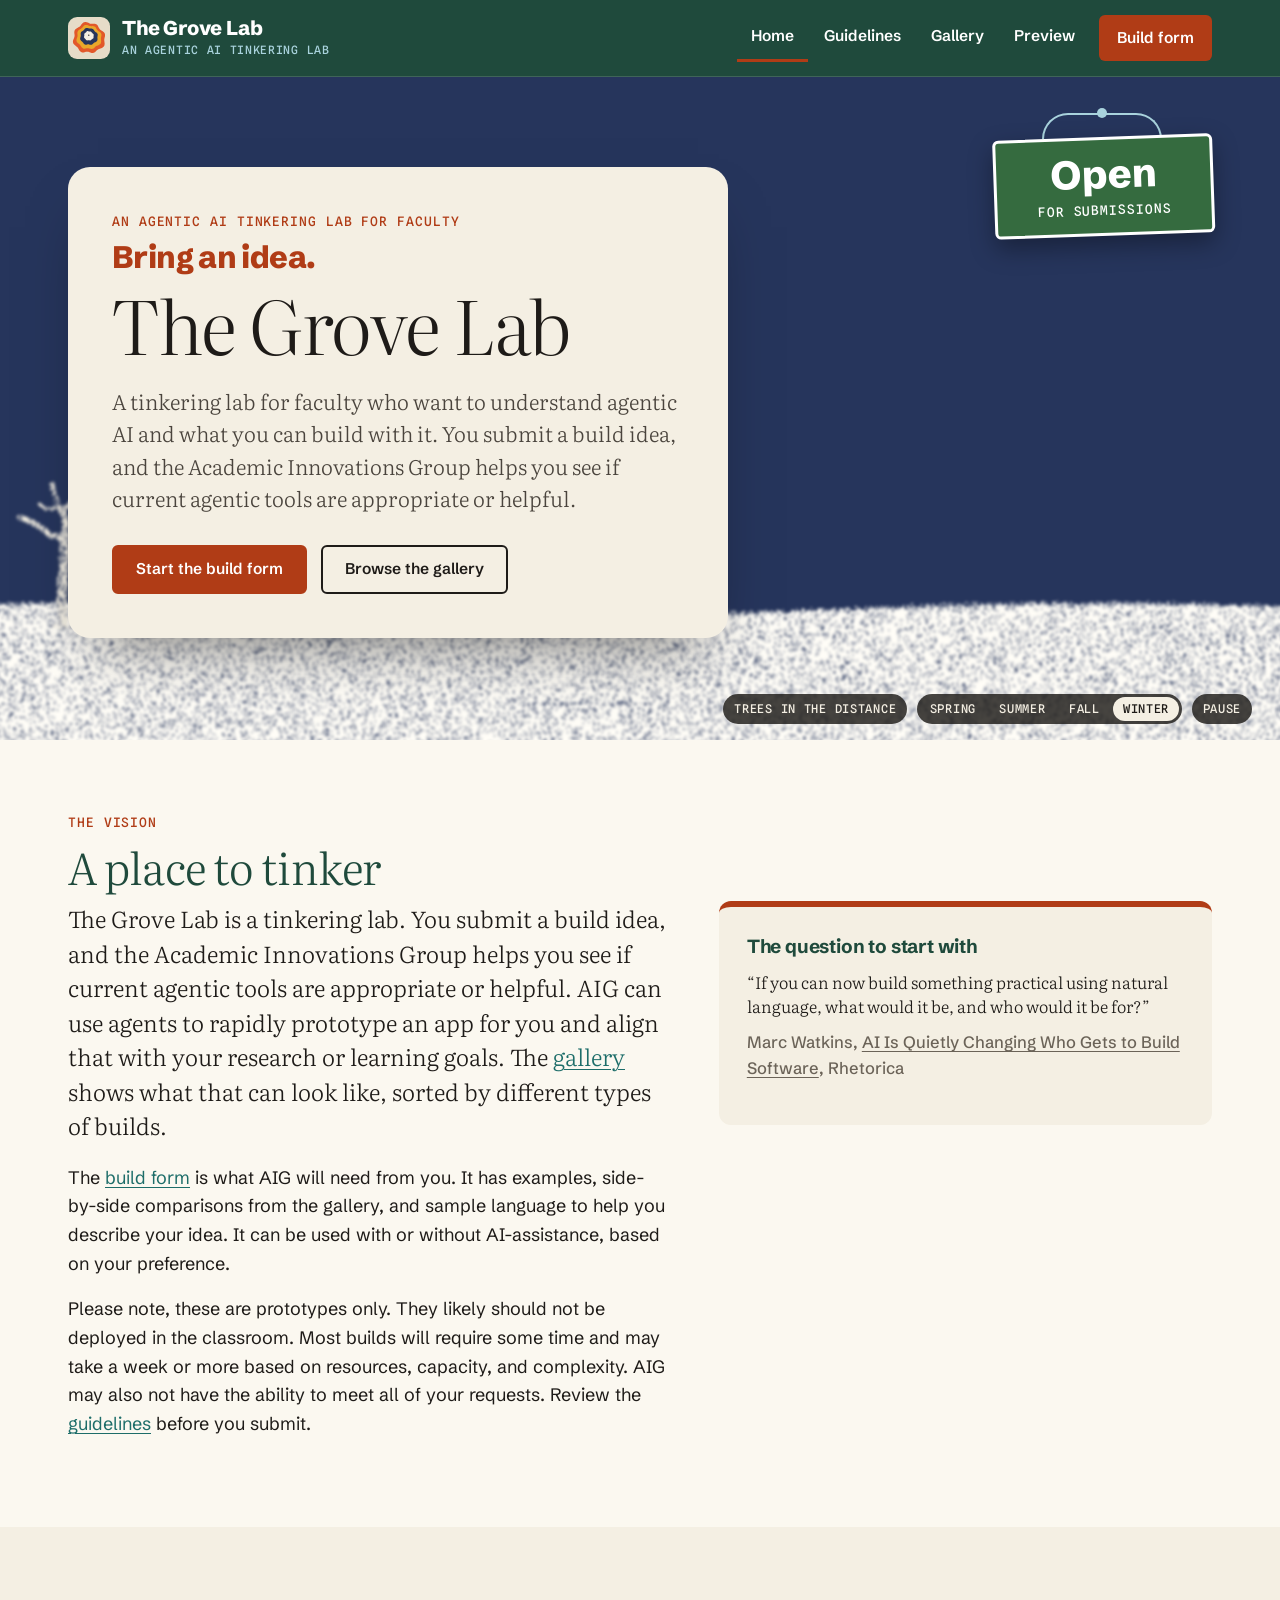
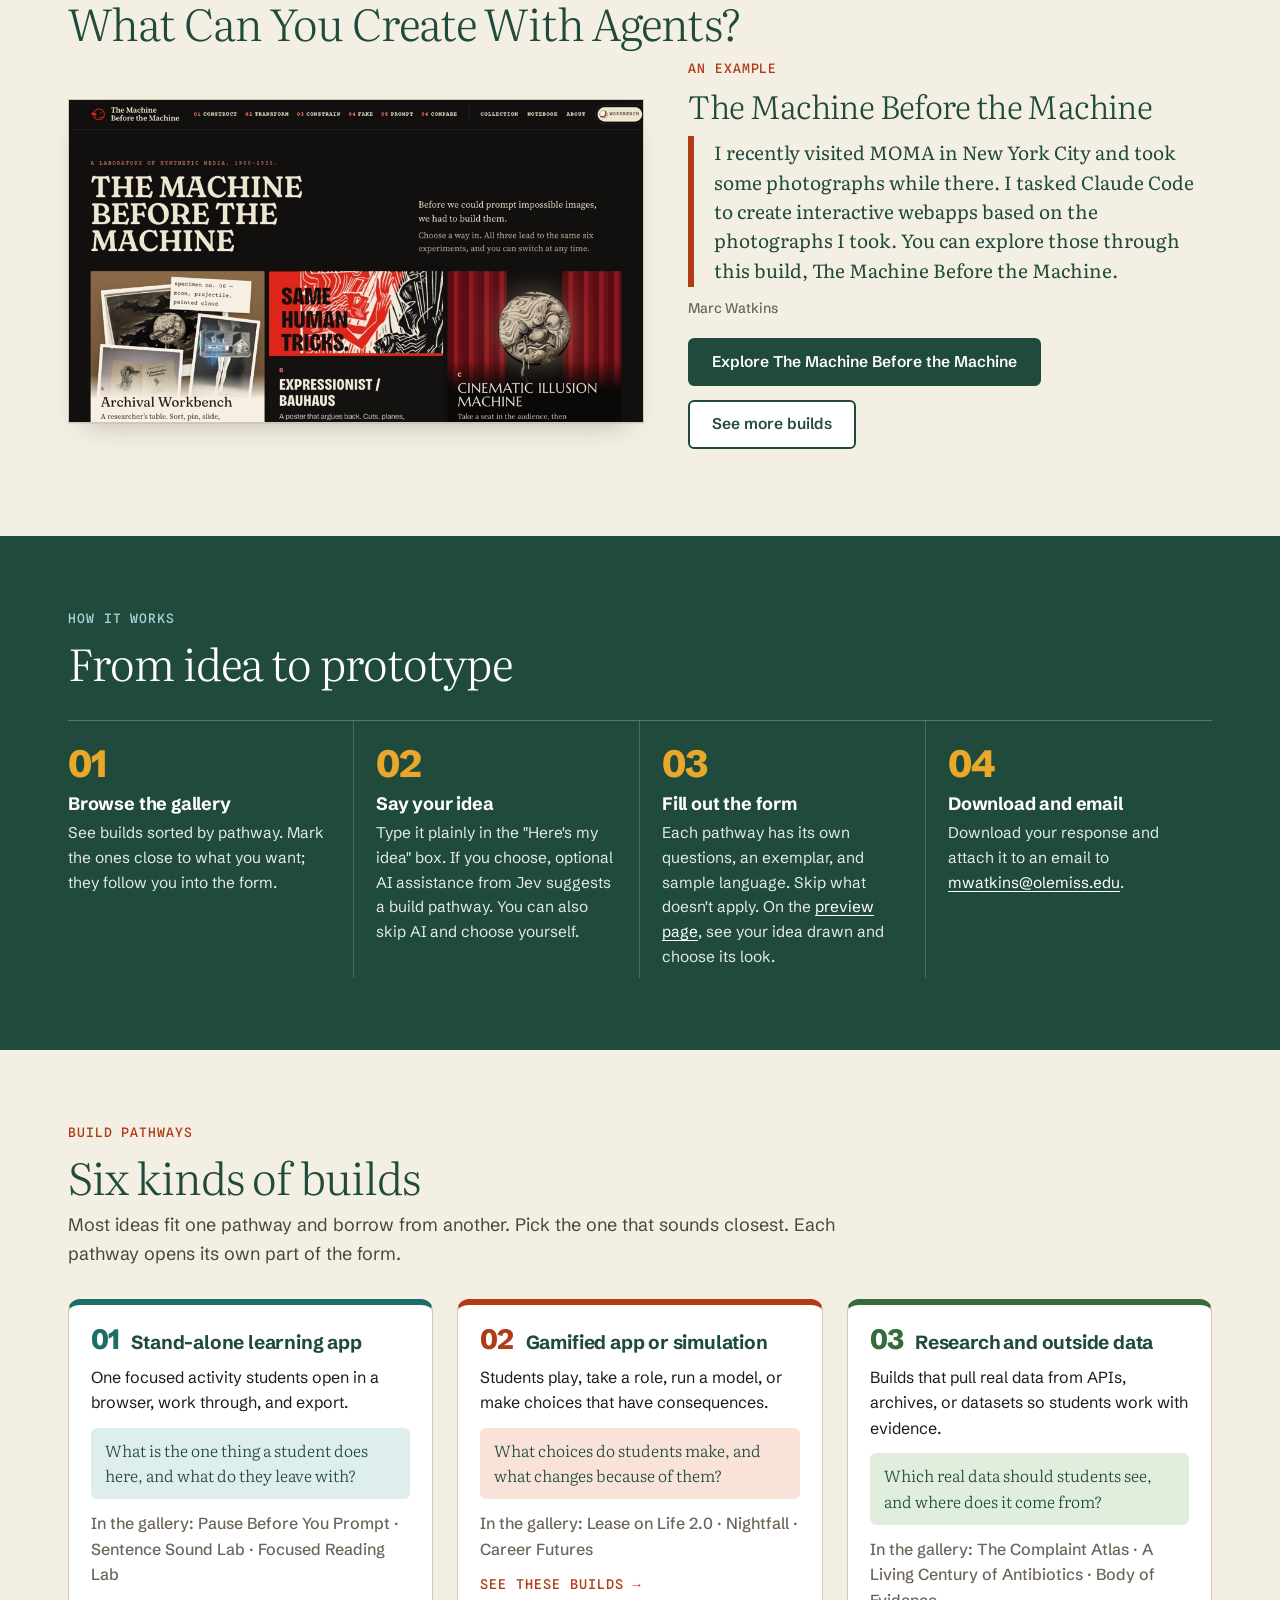
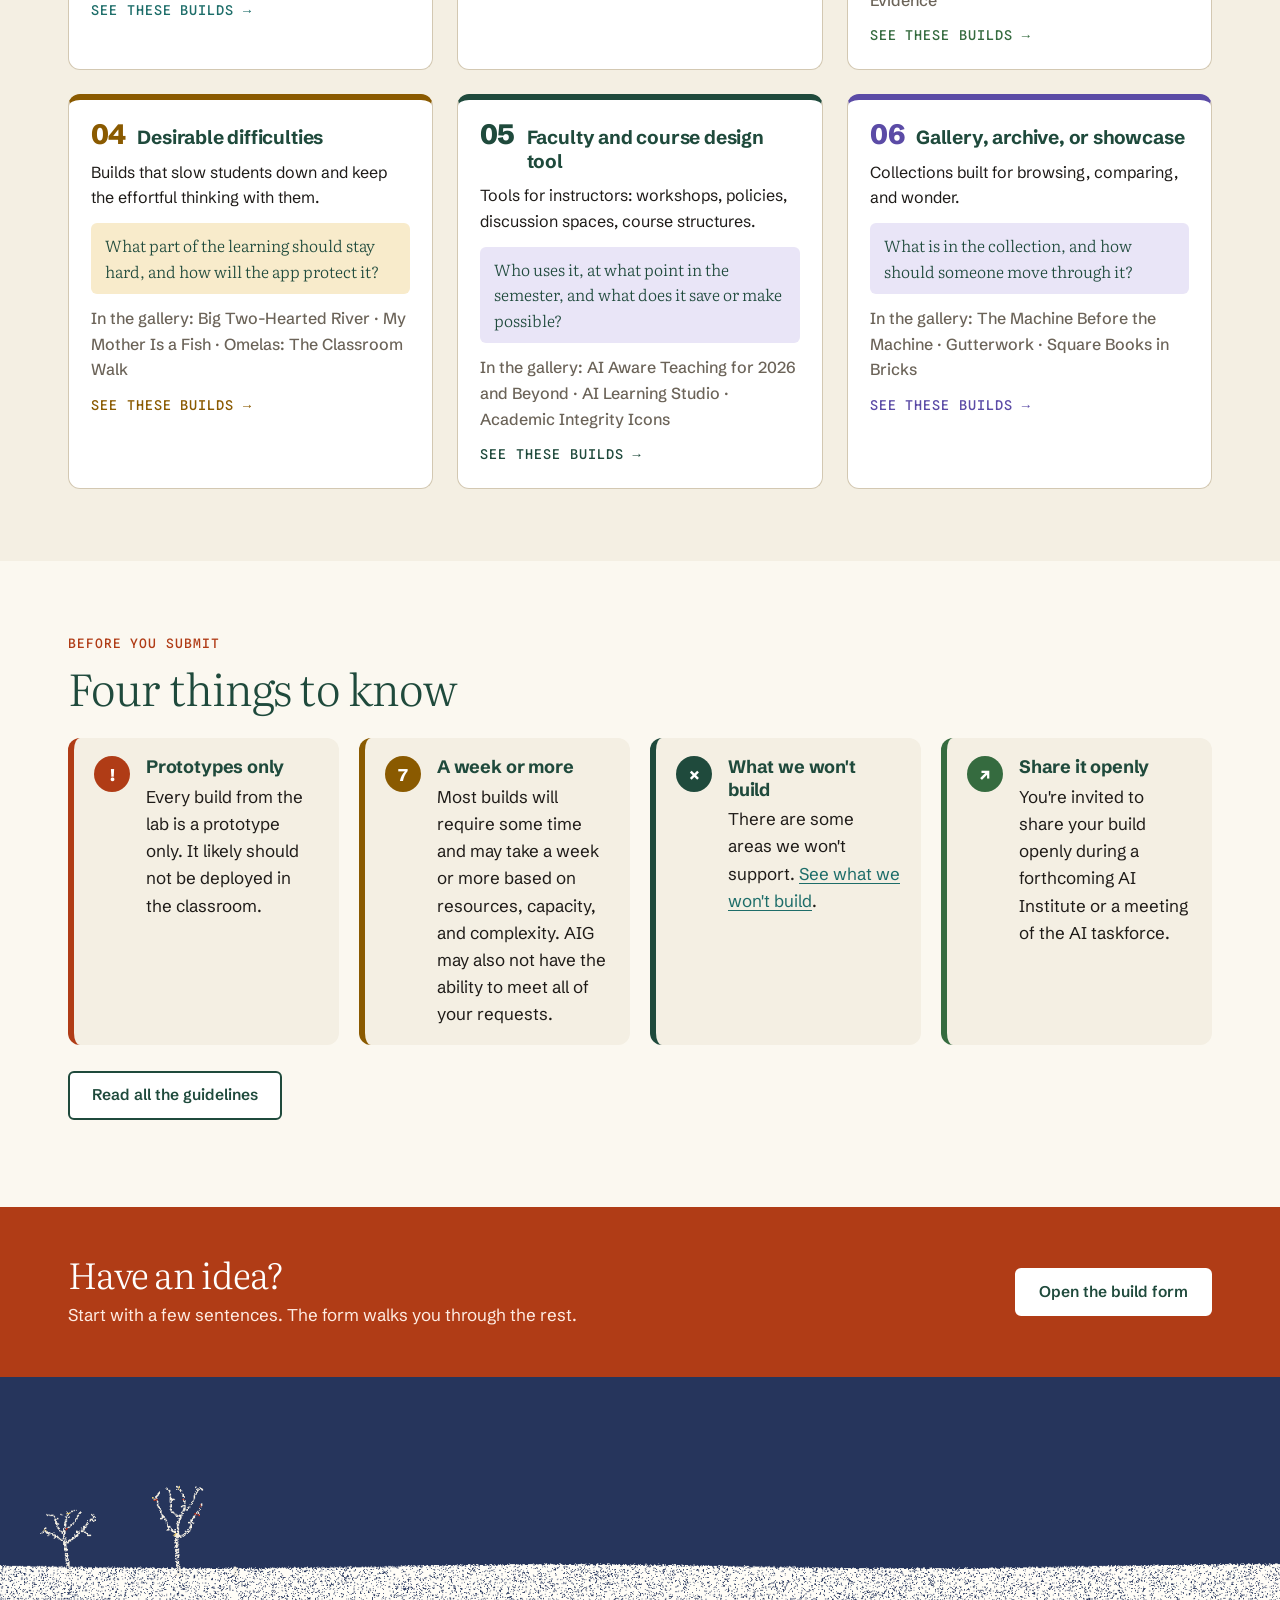
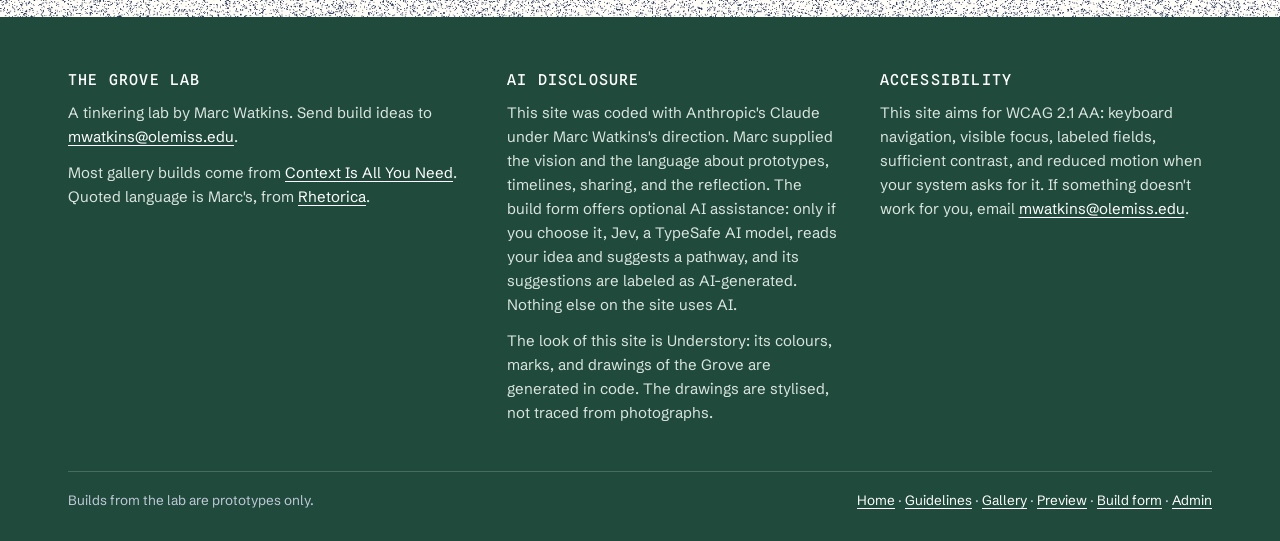
==== commit cc09c5ef: "Add files via upload" ====
--- a/index.html
+++ b/index.html
@@ -7,34 +7,38 @@
 <meta name="description" content="Faculty submit build ideas and Marc Watkins rapidly prototypes them with agentic AI. Browse the gallery, read the guidelines, and fill out the build form.">
 <link rel="preconnect" href="https://fonts.googleapis.com">
 <link rel="preconnect" href="https://fonts.gstatic.com" crossorigin>
-<link href="https://fonts.googleapis.com/css2?family=Archivo:wdth,wght@125,700;125,800;125,900&family=IBM+Plex+Sans:wght@400;500;600;700&family=IBM+Plex+Serif:wght@400;500&display=swap" rel="stylesheet">
-<link rel="stylesheet" href="css/grove.css?v=20261009h">
-<link rel="icon" href="data:image/svg+xml,%3Csvg xmlns='http://www.w3.org/2000/svg' viewBox='0 0 40 40'%3E%3Crect width='40' height='40' fill='%23CE1126'/%3E%3Ctext x='20' y='27' font-family='Arial Black,Arial' font-weight='900' font-size='17' fill='white' text-anchor='middle'%3EGL%3C/text%3E%3C/svg%3E">
-<script src="js/status-config.js?v=20261009h"></script>
-<script src="js/status.js?v=20261009h"></script>
+<link href="https://fonts.googleapis.com/css2?family=Literata:opsz,wght@7..72,300..700&family=Schibsted+Grotesk:wght@400..900&family=Spline+Sans+Mono:wght@400;500&display=swap" rel="stylesheet">
+<link rel="stylesheet" href="css/grove.css?v=20261112d">
+<link rel="icon" href="img/grove-lab-mark.svg" type="image/svg+xml">
+<script src="js/status-config.js?v=20261112d"></script>
+<script src="js/status.js?v=20261112d"></script>
 </head>
 <body>
 <a class="skip" href="#main">Skip to content</a>
 <header class="site-head">
   <div class="wrap">
     <a class="brand" href="index.html" aria-label="The Grove Lab home">
-      <span class="mark" aria-hidden="true">GL</span>
+      <img class="mark" src="img/grove-lab-mark.svg" alt="" width="42" height="42">
       <span><b>The Grove Lab</b><small>An agentic AI tinkering lab</small></span>
     </a>
-    <nav class="site-nav" aria-label="Main"><a href="index.html" aria-current="page">Home</a><a href="guidelines.html">Guidelines</a><a href="gallery.html">Gallery</a><a href="form.html" class="cta">Build form</a></nav>
+    <nav class="site-nav" aria-label="Main"><a href="index.html" aria-current="page">Home</a><a href="guidelines.html">Guidelines</a><a href="gallery.html">Gallery</a><a href="prototype.html">Preview</a><a href="form.html" class="cta">Build form</a></nav>
   </div>
 </header>
 
 <main id="main">
-  <section class="hero">
+  <section class="hero painted">
+    <div class="hero-art" id="heroArt" role="img" aria-label="A crayon painting of the Grove in the current season, drawn slowly, stroke by stroke."></div>
+    <div class="hero-ctl"><span class="cap" id="heroCap"></span><span class="seasons" role="group" aria-label="Season of the Grove painting"><button type="button" data-season="spring">Spring</button><button type="button" data-season="summer">Summer</button><button type="button" data-season="fall">Fall</button><button type="button" data-season="winter">Winter</button></span><button type="button" id="heroPause" aria-pressed="false">Pause</button></div>
     <div class="wrap">
       <div class="hero-sign" data-subs-sign="big"></div>
+      <div class="hero-panel">
       <p class="eyebrow">An agentic AI tinkering lab for faculty</p>
       <h1><span class="small">Bring an idea.</span>The Grove Lab</h1>
       <p class="lede-serif">A tinkering lab for faculty who want to understand agentic AI and what you can build with it. You submit a build idea, and the Academic Innovations Group helps you see if current agentic tools are appropriate or helpful.</p>
       <div class="hero-actions">
         <a class="btn red" href="form.html" data-submit>Start the build form</a>
         <a class="btn outline-light" href="gallery.html">Browse the gallery</a>
+      </div>
       </div>
     </div>
   </section>
@@ -79,7 +83,7 @@
       <ol class="steps">
         <li><h3>Browse the gallery</h3><p>See builds sorted by pathway. Mark the ones close to what you want; they follow you into the form.</p></li>
         <li><h3>Say your idea</h3><p>Type it plainly in the "Here's my idea" box. If you choose, optional AI assistance from Jev suggests a build pathway. You can also skip AI and choose yourself.</p></li>
-        <li><h3>Fill out the form</h3><p>Each pathway has its own questions, an exemplar, and sample language. Skip what doesn't apply.</p></li>
+        <li><h3>Fill out the form</h3><p>Each pathway has its own questions, an exemplar, and sample language. Skip what doesn't apply. On the <a href="prototype.html">preview page</a>, see your idea drawn and choose its look.</p></li>
         <li><h3>Download and email</h3><p>Download your response and attach it to an email to <a href="mailto:mwatkins@olemiss.edu">mwatkins@olemiss.edu</a>.</p></li>
       </ol>
     </div>
@@ -115,6 +119,7 @@
     </div>
   </section>
 </main>
+<div class="frieze-wrap"><canvas class="grove-frieze" id="groveFrieze" width="1600" height="300" role="img" aria-label="A row of Grove trees in the current season."></canvas></div>
 <footer class="site-foot">
   <div class="wrap">
     <div class="foot-grid">
@@ -126,17 +131,18 @@
       <div>
         <h2>AI disclosure</h2>
         <p>This site was coded with Anthropic's Claude under Marc Watkins's direction. Marc supplied the vision and the language about prototypes, timelines, sharing, and the reflection. The build form offers optional AI assistance: only if you choose it, Jev, a TypeSafe AI model, reads your idea and suggests a pathway, and its suggestions are labeled as AI-generated. Nothing else on the site uses AI.</p>
+        <p>The look of this site is Understory: its colours, marks, and drawings of the Grove are generated in code. The drawings are stylised, not traced from photographs.</p>
       </div>
       <div>
         <h2>Accessibility</h2>
         <p>This site aims for WCAG 2.1 AA: keyboard navigation, visible focus, labeled fields, sufficient contrast, and reduced motion when your system asks for it. If something doesn't work for you, email <a href="mailto:mwatkins@olemiss.edu">mwatkins@olemiss.edu</a>.</p>
       </div>
     </div>
-    <div class="foot-base"><span>Builds from the lab are prototypes only.</span><span><a href="index.html">Home</a> · <a href="guidelines.html">Guidelines</a> · <a href="gallery.html">Gallery</a> · <a href="form.html">Build form</a> · <a href="admin.html">Admin</a></span></div>
+    <div class="foot-base"><span>Builds from the lab are prototypes only.</span><span><a href="index.html">Home</a> · <a href="guidelines.html">Guidelines</a> · <a href="gallery.html">Gallery</a> · <a href="prototype.html">Preview</a> · <a href="form.html">Build form</a> · <a href="admin.html">Admin</a></span></div>
   </div>
 </footer>
 
-<script src="js/data.js?v=20261009h"></script>
+<script src="js/data.js?v=20261112d"></script>
 <script>
 (() => {
   const G = window.GROVE, esc = s => String(s).replace(/[&<>"]/g, c => ({"&":"&amp;","<":"&lt;",">":"&gt;",'"':"&quot;"}[c]));
@@ -151,5 +157,25 @@
   }).join("");
 })();
 </script>
+<script src="js/understory-paint.js?v=20261112d"></script>
+<script>
+(function () {
+  var P = window.UnderstoryPaint; if (!P) return;
+  var season = P.seasonNow(), saved = null; try { saved = localStorage.getItem('grovelab.season'); } catch (e) {}
+  if (P.seasons[saved]) season = saved;
+  var settled = { spring: 'Petals drifting', summer: 'Fireflies out', fall: 'Leaves falling', winter: 'Snow falling' };
+  var cap = document.getElementById('heroCap'), btn = document.getElementById('heroPause');
+  var hero = P.stage(document.getElementById('heroArt'), { season: season, seed: 'grove-lab', trees: 5, fill: true, nearSide: 1, onStep: function (t) { cap.textContent = t || settled[season]; } });
+  btn.addEventListener('click', function () { var p = hero.pause(); btn.setAttribute('aria-pressed', p); btn.textContent = p ? 'Play' : 'Pause'; });
+  var fr = document.getElementById('groveFrieze'), frieze = null;
+  var chips = document.querySelectorAll('.hero-ctl [data-season]');
+  function mark() { chips.forEach(function (b) { b.setAttribute('aria-pressed', b.dataset.season === season); }); }
+  chips.forEach(function (b) { b.addEventListener('click', function () { if (b.dataset.season === season) return; season = b.dataset.season; mark();
+    try { localStorage.setItem('grovelab.season', season); } catch (e) {}
+    hero.set({ season: season }); if (frieze) frieze.set({ season: season }); }); });
+  mark();
+  new IntersectionObserver(function (es, io) { es.forEach(function (e) { if (e.isIntersecting) { io.disconnect(); frieze = P.mount(fr, { season: season, seed: 'grove-lab-frieze', trees: 8, far: 12, near: false, duration: 9000 }); } }); }, { rootMargin: '100px' }).observe(fr);
+})();
+</script>
 </body>
 </html>
--- a/css/grove.css
+++ b/css/grove.css
@@ -1,22 +1,26 @@
-/* The Grove Lab — styled after olemiss.edu: navy and red, wide uppercase display type, IBM Plex text, square edges.
-   Fonts: Archivo Expanded stands in for Termina (UM's licensed display face); IBM Plex Sans and Serif match the UM site.
-   No italics anywhere. Text pairs meet WCAG 2.1 AA. */
+/* The Grove Lab — Understory look: paper and ink, pine and persimmon, Literata headlines, Schibsted Grotesk text,
+   Spline Sans Mono labels. No italics anywhere. Text pairs meet WCAG 2.1 AA. The skin overrides are at the end of this file. */
 :root{
-  --navy:#14213D; --navy-2:#0D1730; --navy-3:#22325A;
-  --red:#CE1126; --red-dark:#A50E1F;
-  --powder:#B9DDF1; --powder-soft:#E8F3FA;
-  --ink:#222222; --ink-2:#3D4350; --muted:#5B6170;
-  --bg:#FFFFFF; --bg-2:#F4F5F7; --bg-3:#E9ECF1;
-  --line:#D5D9E0; --line-2:#B7BDC8;
-  --blue:#1F5FA8; --blue-soft:#E3EDF8;
-  --teal:#00687A; --teal-soft:#DDF0F2;
-  --gold:#8A5A00; --gold-soft:#F7EDD8;
-  --slate:#4A5568; --slate-soft:#E7EAEF;
-  --focus:#1F5FA8;
-  --display:"Archivo", "Arial Black", Arial, sans-serif;
-  --sans:"IBM Plex Sans", "Helvetica Neue", Arial, sans-serif;
-  --serif:"IBM Plex Serif", Georgia, serif;
-  --shadow:0 1px 2px rgba(20,33,61,.08), 0 6px 18px -8px rgba(20,33,61,.18);
+  /* Understory skin (2026-11-12). The old UM variable names are kept so every rule below still works:
+     "navy" is now pine, "red" is deep persimmon, "powder" is mist. Previous look: grove-lab-um-look-backup.zip */
+  --navy:#1F4A3C; --navy-2:#173A2F; --navy-3:#2B6150;
+  --red:#B03C16; --red-dark:#8E2F10;
+  --powder:#A9D3DD; --powder-soft:#E4F0F2;
+  --ink:#1E1B18; --ink-2:#4A443D; --muted:#6B6358;
+  --bg:#FBF8F0; --bg-2:#F4EFE3; --bg-3:#E6DCC8;
+  --line:#D3C8B2; --line-2:#B5A98F;
+  --blue:#1D6D69; --blue-soft:#DDEEEC;
+  --teal:#356B3F; --teal-soft:#E1EEDD;
+  --gold:#8A5A00; --gold-soft:#F8EBCB;
+  --slate:#5B4BA6; --slate-soft:#E9E5F7;
+  --focus:#26355C;
+  --goldenrod:#E9A72B; --paper:#F4EFE3;
+  --display:"Schibsted Grotesk","Helvetica Neue",Arial,sans-serif;
+  --sans:"Schibsted Grotesk","Helvetica Neue",Arial,sans-serif;
+  --serif:"Literata","Iowan Old Style",Georgia,serif;
+  --mono:"Spline Sans Mono",ui-monospace,Menlo,monospace;
+  --shadow:0 1px 0 rgba(30,27,24,.06),0 14px 30px -18px rgba(30,27,24,.35);
+  --r:12px; --r-sm:6px;
 }
 *{box-sizing:border-box}
 html{scroll-behavior:smooth;scroll-padding-top:96px}
@@ -80,7 +84,7 @@
 
 /* pathway accents (UM navy/red plus restrained secondaries) */
 [data-c="blue"]{--pc:var(--blue);--pc-soft:var(--blue-soft)}
-[data-c="coral"]{--pc:var(--red);--pc-soft:#FBE4E7}
+[data-c="coral"]{--pc:var(--red);--pc-soft:#F9E3D8}
 [data-c="green"]{--pc:var(--teal);--pc-soft:var(--teal-soft)}
 [data-c="gold"]{--pc:var(--gold);--pc-soft:var(--gold-soft)}
 [data-c="ink"]{--pc:var(--navy);--pc-soft:var(--slate-soft)}
@@ -129,7 +133,7 @@
 .steps{list-style:none;padding:0;margin:34px 0 0;display:grid;grid-template-columns:repeat(4,1fr);gap:0;counter-reset:s;border-top:1px solid rgba(255,255,255,.25)}
 .steps li{padding:24px 22px 8px 22px;border-right:1px solid rgba(255,255,255,.18)}
 .steps li:first-child{padding-left:0}.steps li:last-child{border-right:0}
-.steps li::before{counter-increment:s;content:"0" counter(s);font-family:var(--display);font-stretch:125%;font-weight:800;font-size:38px;line-height:1;color:#FF5A6B;display:block;margin-bottom:10px}
+.steps li::before{counter-increment:s;content:"0" counter(s);font-family:var(--display);font-stretch:125%;font-weight:800;font-size:38px;line-height:1;color:#E9A72B;display:block;margin-bottom:10px}
 .steps h3{font-size:18px;margin:0 0 6px}
 .steps p{font-size:15.5px;margin:0}
 @media (max-width:900px){ .steps{grid-template-columns:1fr 1fr} .steps li,.steps li:first-child{border-right:0;padding-left:0;padding-right:18px;border-bottom:1px solid rgba(255,255,255,.18);padding-bottom:20px} }
@@ -367,7 +371,7 @@
 .howto li{position:relative;padding:16px 16px 16px 66px;border-bottom:1px solid var(--line);font-size:16px}
 .howto li::before{counter-increment:h;content:"0" counter(h);position:absolute;left:4px;top:14px;font-family:var(--display);font-stretch:125%;font-weight:800;font-size:24px;color:var(--red)}
 .dl-row{display:flex;gap:12px;flex-wrap:wrap;margin-top:18px}
-.missing{margin-top:16px;padding:14px 16px;background:#FDF0F1;border-left:6px solid var(--red);font-size:15px}
+.missing{margin-top:16px;padding:14px 16px;background:#FBEBE3;border-left:6px solid var(--red);font-size:15px}
 .missing[hidden]{display:none}
 .missing ul{margin:6px 0 0;padding-left:20px}
 .flagged-builds{display:flex;gap:8px;flex-wrap:wrap;margin:8px 0 0}
@@ -438,7 +442,7 @@
 
 /* clear form */
 .clear-btn{color:var(--red-dark);border-color:var(--red-dark)}
-.clear-btn:hover{background:#FDF0F1;color:var(--red-dark)}
+.clear-btn:hover{background:#FBEBE3;color:var(--red-dark)}
 .f-nav .clear-btn{margin-top:12px;width:100%}
 .acc-tools{align-items:center;gap:16px;flex-wrap:wrap}
 #clearDlg .opt{margin-top:6px}
@@ -481,3 +485,202 @@
 
 /* the hidden attribute always wins over component display rules (.notice, .btn, .field, ...) */
 [hidden]{display:none!important}
+
+/* ---------- prototype preview (prototype.html) ---------- */
+.pv-layout{display:grid;grid-template-columns:300px 1fr;gap:40px;align-items:start;padding:40px 0 90px}
+.pv-side{position:sticky;top:96px;max-height:calc(100vh - 116px);overflow:auto;padding:20px 18px;background:var(--bg-2);border-top:6px solid var(--navy);font-size:15px}
+.pv-side h2{font-size:18px;margin:0 0 10px}
+.pv-side .field{margin:16px 0 0}
+.pv-side .field > legend{font-size:14.5px}
+.pv-side .opt{padding:8px 10px;font-size:14px}
+.pv-side .opt small{font-size:12.5px}
+.pv-side .saved{font-size:13px;color:var(--muted);margin:16px 0 10px}
+.pv-note{font-size:13.5px;color:var(--ink-2);margin:0 0 6px;line-height:1.4}
+.pv-note b{color:var(--navy)}
+.pv-main{min-width:0}
+.pv-phases{margin-bottom:18px}
+.phase-tabs{display:grid;grid-template-columns:repeat(4,1fr);border:1px solid var(--line);background:#fff}
+.phase-tabs button{display:flex;align-items:center;gap:12px;background:none;border:0;border-right:1px solid var(--line);padding:14px 16px;font:inherit;color:var(--ink-2);cursor:pointer;text-align:left;border-bottom:4px solid transparent}
+.phase-tabs button:last-child{border-right:0}
+.phase-tabs button b{font-family:var(--display);font-stretch:125%;font-weight:800;font-size:24px;line-height:1;color:var(--line-2)}
+.phase-tabs button span{font-weight:700;font-size:15px;text-transform:uppercase;letter-spacing:.08em}
+.phase-tabs button:hover{background:var(--bg-2);color:var(--navy)}
+.phase-tabs button[aria-selected="true"]{color:var(--navy);border-bottom-color:var(--red);background:var(--powder-soft)}
+.phase-tabs button[aria-selected="true"] b{color:var(--red)}
+.phase-desc{font-family:var(--serif);font-size:17.5px;color:var(--ink-2);margin:14px 0 0;max-width:60em}
+.sheet-tools{display:flex;gap:10px;flex-wrap:wrap;align-items:center;margin:0 0 14px}
+.sheet-tools .mock-hint{margin:0 auto 0 0;font-size:14.5px;color:var(--muted)}
+/* the drawing: one light theme by design, black on white, Arimo caps lettering */
+.dw{--ink:#111;--ink2:#444;--ink3:#7a7a7a;--f:'Arimo','Helvetica Neue',Helvetica,Arial,sans-serif;color:#111;font-family:var(--f);background:#ececec;padding:18px;border:1px solid var(--line)}
+.dw .scroll{overflow-x:auto;background:#fff;box-shadow:0 1px 3px rgba(0,0,0,.12)}
+.dw svg{display:block;width:100%;min-width:1100px;height:auto;background:#fff}
+.dw .tb{background:#fff;border:1.2px solid #111;border-radius:16px;overflow:hidden;display:grid;grid-template-columns:2.2fr 1fr 1fr 1fr;margin-bottom:18px}
+.dw .tb>div{border-right:.8px solid #111;border-bottom:.8px solid #111;padding:10px 14px;min-width:0}
+.dw .tb>div:nth-child(4),.dw .tb>div:nth-child(7){border-right:0}
+.dw .tb .big{grid-row:span 2;display:flex;flex-direction:column;justify-content:space-between;gap:12px}
+.dw .tb h1{font-family:var(--f);font-stretch:100%;font-size:clamp(24px,3.4vw,40px);line-height:1;margin:4px 0 0;font-weight:400;letter-spacing:.1em;text-transform:uppercase;color:#111;overflow-wrap:anywhere}
+.dw .lbl{text-transform:uppercase;letter-spacing:.06em;font-size:9.5px;color:#444;font-weight:400}
+.dw .tb .v{font-size:13px;margin-top:2px;letter-spacing:.05em;text-transform:uppercase;color:#111;font-variant-numeric:tabular-nums}
+.dw .tb .big .v{font-size:11px;color:#444;line-height:1.6}
+.dw .tb .notes{grid-column:1/-1;border-right:0;display:grid;grid-template-columns:repeat(auto-fit,minmax(260px,1fr));gap:6px 24px;font-size:11.5px;text-transform:uppercase;letter-spacing:.06em;color:#111;line-height:1.9}
+.dw .tb .notes ol{margin:4px 0 0;padding-left:20px}
+.dw .tb .nh{font-weight:700;font-size:13px;letter-spacing:.06em}
+.dw .tb .nh span{font-weight:400;font-size:11.5px;margin-left:6px}
+.dw .tb .figs{grid-column:1/-1;border-right:0;border-bottom:0;display:grid;grid-template-columns:repeat(auto-fit,minmax(120px,1fr));gap:10px 18px}
+.dw .tb .figs>div{border-left:.8px solid #111;padding-left:14px}
+.dw .tb .figs>div:first-child{border-left:0;padding-left:0}
+.dw .tb .figs .v{font-size:17px;letter-spacing:.06em;text-transform:none;margin-top:4px}
+.dw .foot{display:flex;justify-content:space-between;gap:16px;flex-wrap:wrap;font-size:11px;color:#444;padding:10px 2px 0;text-transform:uppercase;letter-spacing:.06em}
+.dw .foot b{font-weight:700;color:#111}
+@media (max-width:640px){.dw .tb{grid-template-columns:1fr 1fr}.dw .tb .big{grid-column:1/-1;grid-row:auto}}
+/* mock frame (phases 2–4) */
+.mock{border:1px solid var(--line);background:#DDE1E7;padding:0;box-shadow:var(--shadow)}
+.mock-chrome{display:flex;align-items:center;gap:7px;padding:9px 12px;background:#C9CFD8;font-size:12px;color:#3D4350;letter-spacing:.04em}
+.mock-chrome i{width:10px;height:10px;border-radius:50%;background:#fff;opacity:.8}
+.mock-chrome span{margin-left:8px;background:#fff;padding:3px 10px;flex:1;text-align:center;border-radius:4px}
+.mock-frame{position:relative;overflow:hidden;background:#fff}
+.mock-page{position:absolute;left:0;top:0;width:1280px;height:800px;transform-origin:0 0;background:#fff;font-family:system-ui,sans-serif}
+.mp{position:absolute;box-sizing:border-box;display:flex;align-items:center;justify-content:center;overflow:hidden;margin:0;padding:0;font:inherit;color:inherit;background:none;border:0;text-align:left}
+.mp .lbl{font-size:9px;letter-spacing:.08em;text-transform:uppercase;color:#444;padding:0 6px;white-space:nowrap}
+.mp .bars{display:flex;flex-direction:column;gap:9px;width:100%;padding:0 12px;box-sizing:border-box}
+.mp .bars i{display:block;height:11px;border-radius:6px;background:currentColor;opacity:.14}
+.mp .img{width:100%;height:100%;background:linear-gradient(to top right,transparent calc(50% - .5px),#9aa 0,#9aa calc(50% + .5px),transparent 0),linear-gradient(to top left,transparent calc(50% - .5px),#9aa 0,#9aa calc(50% + .5px),transparent 0)}
+.mp .t{padding:0 12px;white-space:nowrap;overflow:hidden;text-overflow:ellipsis}
+/* phase 2 · wireframe: gray boxes, dashed slots */
+.ph-wire .mock-page{background:#fff;color:#444}
+.ph-wire .mp-header,.ph-wire .mp-bar,.ph-wire .mp-region{background:#f3f3f3;border:1px solid #111}
+.ph-wire .mp-rail{border:1px solid #111;background:#fff}.ph-wire .mp-railfill{background:#e6e6e6}
+.ph-wire .mp-card{background:#fff;border:1.6px solid #111}
+.ph-wire .mp-slot,.ph-wire .mp-nav,.ph-wire .mp-navitem,.ph-wire .mp-image,.ph-wire .mp-canvas{border:1px dashed #444}
+.ph-wire .mp-ctl,.ph-wire .mp-chip,.ph-wire .mp-input,.ph-wire .mp-brand,.ph-wire .mp-marker{background:#e6e6e6;border:1px solid #111}
+.ph-wire .mp-phantom{border:1px dashed #7a7a7a}
+.ph-wire .mp.on{box-shadow:inset 0 0 0 2px #111}
+/* phases 3–4 · styled and clickable */
+.ph-style .mock-page,.ph-proto .mock-page{background:var(--bg);color:var(--ink);font-family:var(--fb);font-size:var(--t1);line-height:var(--lh);transition:background var(--ms)}
+.ph-style .mp,.ph-proto .mp{transition:left var(--ms),top var(--ms),width var(--ms),height var(--ms),background var(--ms),opacity var(--ms)}
+.ph-style .mp-header,.ph-proto .mp-header{background:var(--p);color:#fff;box-shadow:0 2px 10px rgba(0,0,0,.18)}
+.ph-style .mp-bar,.ph-proto .mp-bar{background:var(--p);color:#fff}
+.ph-style .mp-brand,.ph-proto .mp-brand{background:var(--a);color:#fff;font-family:var(--fh);font-weight:800;font-size:15px;letter-spacing:.02em;justify-content:center;text-transform:uppercase}
+.ph-style .mp.k-title,.ph-proto .mp.k-title{color:#fff;font-family:var(--fh);font-weight:var(--fw);font-size:18px;text-transform:var(--tt);font-stretch:var(--stretch);justify-content:flex-start}
+.ph-style .mp-nav,.ph-proto .mp-nav{color:#fff;font-weight:600;font-size:15px}
+.ph-style .mp-nav.on,.ph-proto .mp-nav.on{box-shadow:inset 0 -3px 0 var(--a)}
+.ph-style .mp-rail,.ph-proto .mp-rail{background:color-mix(in srgb,var(--p) 15%,#fff)}
+.ph-style .mp-railfill,.ph-proto .mp-railfill{background:var(--a)}
+.ph-style .mp-region,.ph-proto .mp-region{background:color-mix(in srgb,var(--p) 6%,var(--bg))}
+.ph-style .mp-region.k-hero,.ph-proto .mp-region.k-hero{background:var(--p);color:#fff}
+.ph-style .mp-region.k-drawer,.ph-proto .mp-region.k-drawer,.ph-style .mp-region.k-panel,.ph-proto .mp-region.k-panel{background:var(--card);border-left:1px solid var(--line);box-shadow:-8px 0 24px -16px rgba(0,0,0,.3)}
+.ph-style .mp-card,.ph-proto .mp-card{background:var(--card);border:1px solid var(--line);box-shadow:0 1px 2px rgba(0,0,0,.05),0 8px 24px -14px rgba(0,0,0,.25)}
+.ph-style .mp-card.on,.ph-proto .mp-card.on{box-shadow:inset 0 0 0 2px var(--a),0 8px 24px -14px rgba(0,0,0,.25)}
+.ph-style .mp-card.k-drawer,.ph-proto .mp-card.k-drawer{box-shadow:0 12px 40px -12px rgba(0,0,0,.4)}
+.ph-style .mp-canvas,.ph-proto .mp-canvas{background:repeating-linear-gradient(0deg,transparent 0 39px,color-mix(in srgb,var(--p) 14%,transparent) 39px 40px),repeating-linear-gradient(90deg,transparent 0 39px,color-mix(in srgb,var(--p) 14%,transparent) 39px 40px),color-mix(in srgb,var(--p) 5%,var(--bg))}
+.ph-style .mp-marker,.ph-proto .mp-marker{background:var(--a);color:#fff;font-weight:700;font-size:12px;justify-content:center;box-shadow:0 0 0 4px color-mix(in srgb,var(--a) 30%,transparent)}
+.ph-style .mp-marker.on,.ph-proto .mp-marker.on{background:var(--p);box-shadow:0 0 0 6px color-mix(in srgb,var(--p) 30%,transparent)}
+.ph-style .mp-image,.ph-proto .mp-image{background:color-mix(in srgb,var(--p) 10%,var(--card))}
+.ph-style .mp-image .img,.ph-proto .mp-image .img{opacity:.25}
+.ph-style .mp-slot,.ph-proto .mp-slot{justify-content:flex-start}
+.ph-style .mp.k-h,.ph-proto .mp.k-h{font-family:var(--fh);font-weight:var(--fw);font-size:var(--t3);text-transform:var(--tt);font-stretch:var(--stretch);color:var(--p);line-height:1.1}
+.ph-style .mp-region.k-hero ~ .mp.k-h,.ph-proto .mp-region.k-hero ~ .mp.k-h{color:#fff;font-size:var(--t4)}
+.ph-style .mp.k-h2,.ph-proto .mp.k-h2{font-family:var(--fh);font-weight:var(--fw);font-size:var(--t2);text-transform:var(--tt);font-stretch:var(--stretch);color:var(--p)}
+.ph-style .mp.k-h3,.ph-proto .mp.k-h3{font-family:var(--fh);font-weight:600;font-size:16px;color:var(--p)}
+.ph-style .mp.k-label,.ph-proto .mp.k-label{font-weight:600;font-size:14px;color:var(--p)}
+.ph-style .mp.k-lede,.ph-proto .mp.k-lede{color:#fff}
+.ph-style .mp-chip,.ph-proto .mp-chip{background:color-mix(in srgb,var(--p) 10%,var(--card));color:var(--p);font-size:11px;font-weight:700;letter-spacing:.08em;text-transform:uppercase;border-radius:var(--pill)!important}
+.ph-style .mp-input,.ph-proto .mp-input{background:#fff;border:1px solid var(--line);border-bottom:2px solid var(--p);justify-content:flex-start}
+.ph-style .mp-input .ph,.ph-proto .mp-input .ph{color:#777;font-size:15px}
+.ph-style .mp-ctl,.ph-proto .mp-ctl{background:#fff;color:var(--p);border:2px solid var(--p);font-weight:600;font-size:15px;justify-content:center;font-family:var(--fb);border-radius:var(--pill)!important}
+.ph-style .mp-ctl.pri,.ph-proto .mp-ctl.pri{background:var(--a);border-color:var(--a);color:#fff}
+.ph-style .mp-header .mp-ctl,.ph-proto .mp-ctl.pri.in-head{background:var(--a)}
+.ph-style .mp-ctl.on,.ph-proto .mp-ctl.on{background:var(--p);color:#fff}
+.ph-style .mp-navitem,.ph-proto .mp-navitem{justify-content:flex-start;color:var(--ink);font-weight:500;font-size:15px;border-left:3px solid transparent}
+.ph-style .mp-navitem.on,.ph-proto .mp-navitem.on{background:#fff;color:var(--p);font-weight:700;border-left-color:var(--a)}
+.ph-proto button.mp{cursor:pointer}
+.ph-proto button.mp:hover{filter:brightness(.96)}
+.ph-proto button.mp:focus-visible{outline:3px solid var(--a);outline-offset:3px}
+.ph-proto .mp-card[data-act]{cursor:pointer}
+.ph-style .mp[hidden],.ph-proto .mp[hidden]{display:none}
+.pv-how{margin-top:48px;padding-top:30px;border-top:1px solid var(--line)}
+.pv-how h2{font-size:clamp(24px,3vw,34px);margin-bottom:8px}
+.pv-cols{display:grid;grid-template-columns:repeat(2,1fr);gap:22px 36px;margin-top:18px}
+.pv-cols h3{font-size:17px;margin-bottom:6px}
+.pv-cols p{font-size:15.5px;margin:0}
+@media (max-width:980px){.pv-layout{grid-template-columns:1fr;gap:28px}.pv-side{position:static;max-height:none}.phase-tabs{grid-template-columns:repeat(2,1fr)}.phase-tabs button:nth-child(2){border-right:0}.phase-tabs button:nth-child(-n+2){border-bottom:1px solid var(--line)}.phase-tabs button[aria-selected="true"]{border-bottom-color:var(--red)}.pv-cols{grid-template-columns:1fr}}
+@media print{body.print-sheet .site-head,body.print-sheet .hero,body.print-sheet .pv-side,body.print-sheet .pv-phases,body.print-sheet .sheet-tools,body.print-sheet .pv-how,body.print-sheet .site-foot,body.print-sheet .toast{display:none!important}body.print-sheet .pv-layout{display:block;padding:0}body.print-sheet .dw{background:#fff;border:0;padding:0}body.print-sheet .dw svg{min-width:0}}
+
+
+/* =====================================================================================
+   UNDERSTORY SKIN — type, shape and texture overrides. Remove this block (and restore the
+   :root values from the backup) to return to the UM look.
+   ===================================================================================== */
+h1,h2{font-family:var(--serif);font-stretch:100%;font-weight:300;text-transform:none;letter-spacing:-.02em;line-height:1.06;font-optical-sizing:auto}
+h3,h4{letter-spacing:-.01em}
+.site-foot h2,.f-nav h2{font-family:var(--mono);font-weight:500;text-transform:uppercase;letter-spacing:.08em}
+.brand b{font-family:var(--sans);font-stretch:100%;text-transform:none;letter-spacing:-.01em;font-size:20px}
+.brand small{font-family:var(--mono);letter-spacing:.06em;font-size:11.5px}
+.brand img.mark{width:42px;height:42px;flex:none;display:block;background:none}
+.eyebrow,.chip,.acc-st,.pill,.subs-pill,.subs-sign .for,.path .more,.g-group-head a{font-family:var(--mono);font-weight:500;letter-spacing:.07em}
+.acc-title,.example-title,.ai-choice legend{font-family:var(--sans);font-stretch:100%;font-weight:700;text-transform:none;letter-spacing:-.01em}
+.example-title{font-family:var(--serif);font-weight:300;letter-spacing:-.02em}
+.subs-sign .state{font-stretch:100%;letter-spacing:0;text-transform:none;font-weight:800}
+.subs-sign .board{background:var(--teal);border-radius:var(--r-sm)}
+.subs-pill{border-radius:99px;border-width:1.5px}
+.subs-pill.open{color:#A8E0B4}.subs-pill.closed{color:#FFB59A}
+.section .subs-pill.open,.sheet .subs-pill.open,.admin-msg.ok{color:var(--teal)}
+.steps li::before,.path .top b,.acc-btn .snum,.g-group-head .num,.howto li::before,.notice .ico,.phase-tabs button b,.ai-badge{font-stretch:100%;letter-spacing:-.03em}
+.lede-serif,.vision .first,.quote,.f-sec .lead,.path .ask{font-weight:300}
+.vision .first,.quote{color:var(--ink)}
+
+.phase-tabs button b{color:#8C7F63}
+/* shape: soft corners instead of square edges */
+.btn,.filters button,.flag,.g-tools input[type=search],.field input[type=text],.field input[type=email],.field input[type=date],.field select,.field textarea,.chev,.site-nav a.cta,.acc-st,.chip,.pill,.ai-badge{border-radius:var(--r-sm)}
+.path,.card,.sheet,.vision aside,.notice,.f-nav,.tray,.missing{border-radius:var(--r)}
+.path,.card{overflow:hidden}
+.path .ask{border-radius:var(--r-sm)}
+.notice .ico{border-radius:50%}
+.btn:hover{transform:translateY(-1px)}
+.site-nav a.cta{border-radius:var(--r-sm)}
+.site-head{box-shadow:none;border-bottom:1px solid rgba(255,255,255,.14)}
+
+/* inner-page heroes: a ring field instead of the diagonal stripes */
+.hero::after{right:-140px;top:-120px;width:760px;height:620px;background:url(../img/ring-field.svg) center/cover no-repeat;opacity:.5;-webkit-mask-image:linear-gradient(90deg,transparent,#000 55%);mask-image:linear-gradient(90deg,transparent,#000 55%)}
+@media (max-width:900px){.hero::after{opacity:.22}}
+.hero h1 .small{font-family:var(--sans);font-weight:800;letter-spacing:-.02em;color:var(--goldenrod)}
+.hero .lede-serif{color:#EDF1EC}
+.band .sub,.band p{color:#E4EBE6}
+.site-foot{color:#DCE6E0;border-top:0}
+.cta-band p{color:#FFEDE4}
+.steps li::before{font-family:var(--sans)}
+
+/* home hero: the Grove painted behind a paper panel */
+.hero.painted{background:var(--navy)}
+.hero.painted::after{display:none}
+.hero-art,.hero-art.us-stage{position:absolute;inset:0}
+.hero.painted .wrap{padding-top:clamp(48px,7vw,96px);padding-bottom:clamp(64px,8vw,110px)}
+.hero-panel{background:var(--paper);color:var(--ink);border-radius:22px;padding:clamp(22px,3.6vw,44px);max-width:660px;box-shadow:0 30px 60px -30px rgba(0,0,0,.6)}
+.hero-panel h1{color:var(--ink);font-size:clamp(40px,6vw,74px)}
+.hero-panel h1 .small{color:var(--red)}
+.hero-panel .lede-serif{color:var(--ink-2)}
+.hero-panel .eyebrow{color:var(--red)}
+.hero-panel .btn.outline-light{color:var(--ink);border-color:var(--ink)}
+.hero-panel .btn.outline-light:hover{background:rgba(30,27,24,.08);color:var(--ink)}
+.hero-ctl{position:absolute;right:28px;bottom:16px;display:flex;gap:10px;align-items:center;z-index:2}
+.hero-ctl .cap,.hero-ctl button{font:500 12px/1 var(--mono);letter-spacing:.06em;text-transform:uppercase;background:rgba(30,27,24,.82);color:#F4EFE3;padding:.65em .9em;border-radius:99px;border:0;min-height:30px;display:inline-flex;align-items:center}
+.hero-ctl button{cursor:pointer}.hero-ctl button:hover{background:#1E1B18}
+.hero-ctl .cap:empty{display:none}
+.hero-ctl{flex-wrap:wrap;justify-content:flex-end;left:28px}
+.hero-ctl .seasons{display:inline-flex;gap:4px;background:rgba(30,27,24,.82);border-radius:99px;padding:3px}
+.hero-ctl .seasons button{background:transparent;min-height:24px;padding:.5em .8em}
+.hero-ctl .seasons button:hover{background:rgba(244,239,227,.18)}
+.hero-ctl .seasons button[aria-pressed="true"]{background:#F4EFE3;color:#1E1B18}
+@media (max-width:600px){.hero-ctl{right:16px;left:16px}.hero-ctl .cap{display:none}}
+.grove-frieze{display:block;width:100%;height:auto;background:var(--navy)}
+.frieze-wrap{line-height:0;background:var(--navy)}
+
+/* layered stage (from understory.css) */
+.us-stage{overflow:hidden;isolation:isolate;--px:0;--py:0}
+.us-layer{position:absolute;inset:0;width:100%;height:100%;display:block;object-fit:cover;pointer-events:none;will-change:transform,filter;
+  transition:filter 1.6s ease,transform 1.1s cubic-bezier(.2,.7,.2,1);
+  transform:translate3d(calc(var(--px) * var(--d) * 1px),calc(var(--py) * var(--d) * .35px),0) scale(var(--s,1.05))}
+.us-far{--d:-5}.us-mid,.us-drift{--d:-13}.us-near{--d:-34;--s:1.12}
+.us-stage[data-focus="mid"] .us-far{filter:blur(1.4px)}.us-stage[data-focus="mid"] .us-near{filter:blur(5px)}
+@media (prefers-reduced-motion:reduce){.us-layer{transform:scale(1.02)}}
+@media print{.hero-art,.hero-ctl,.frieze-wrap{display:none!important}}
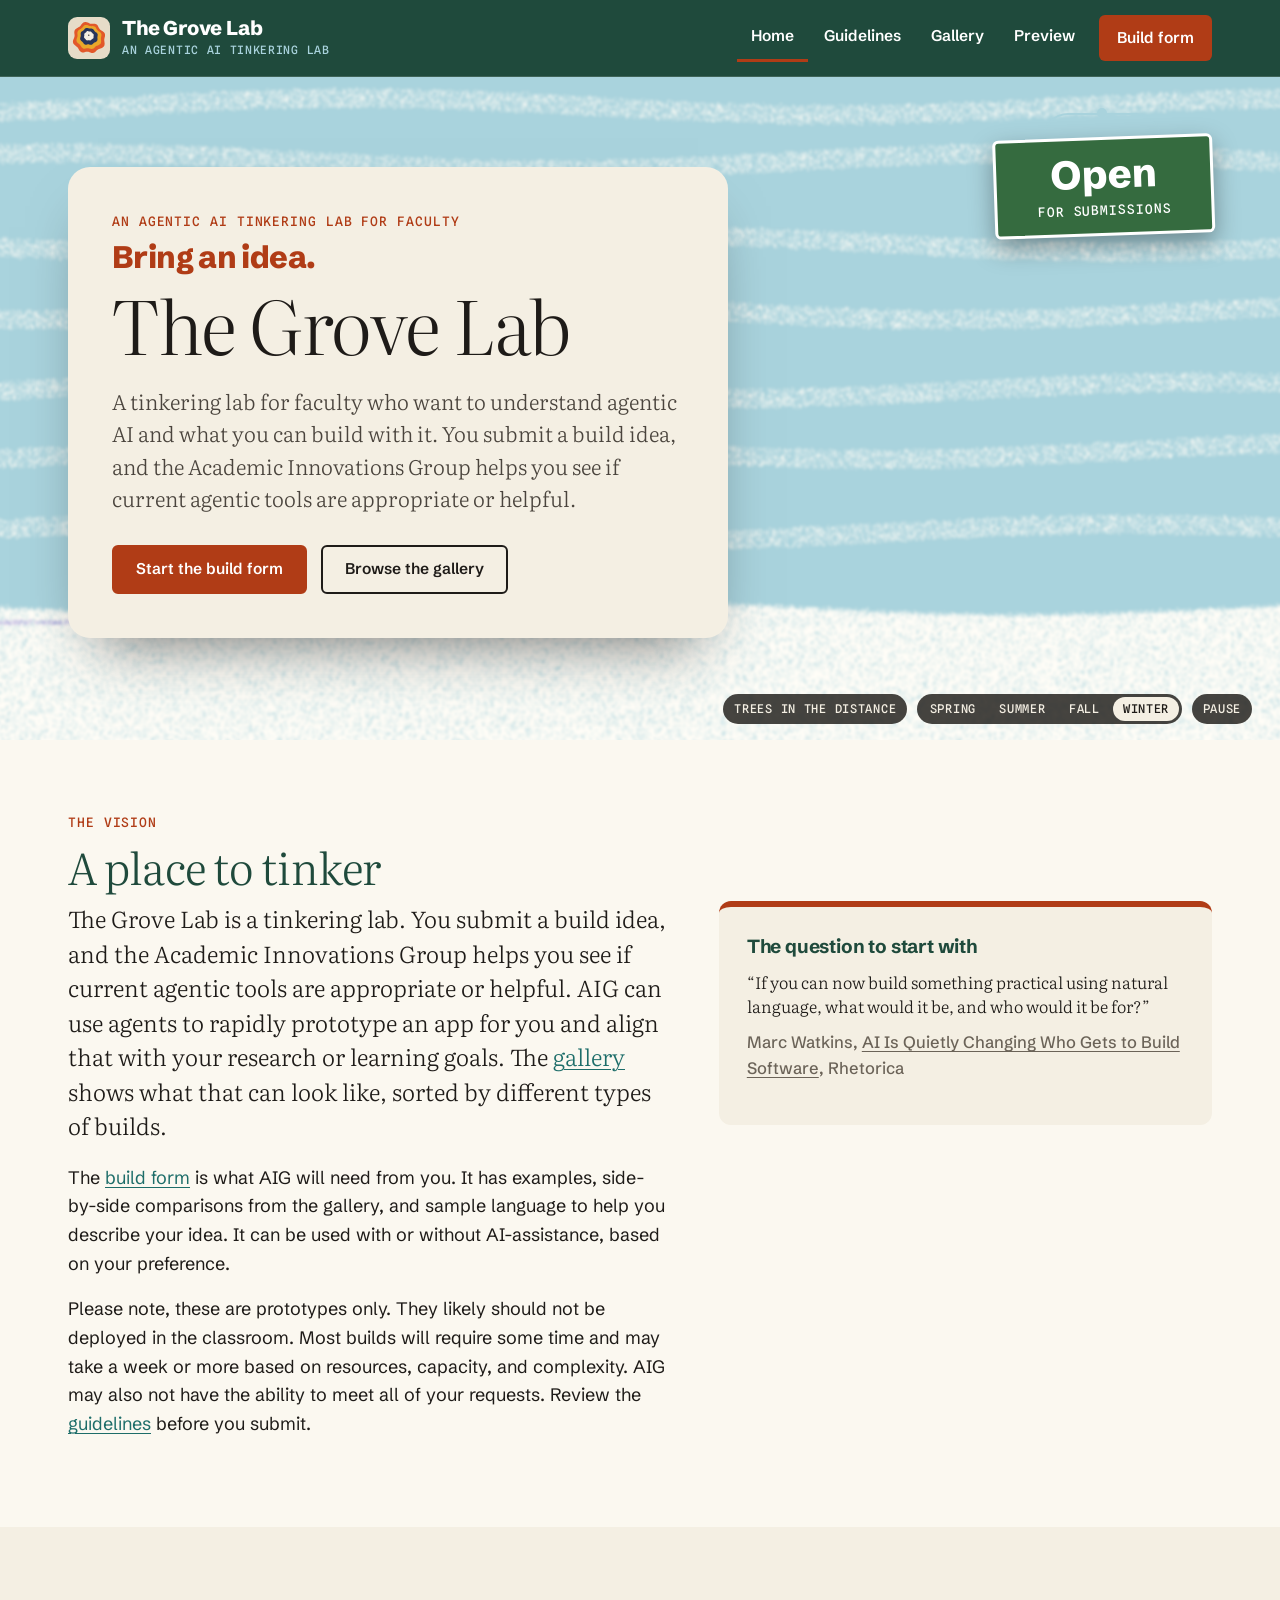
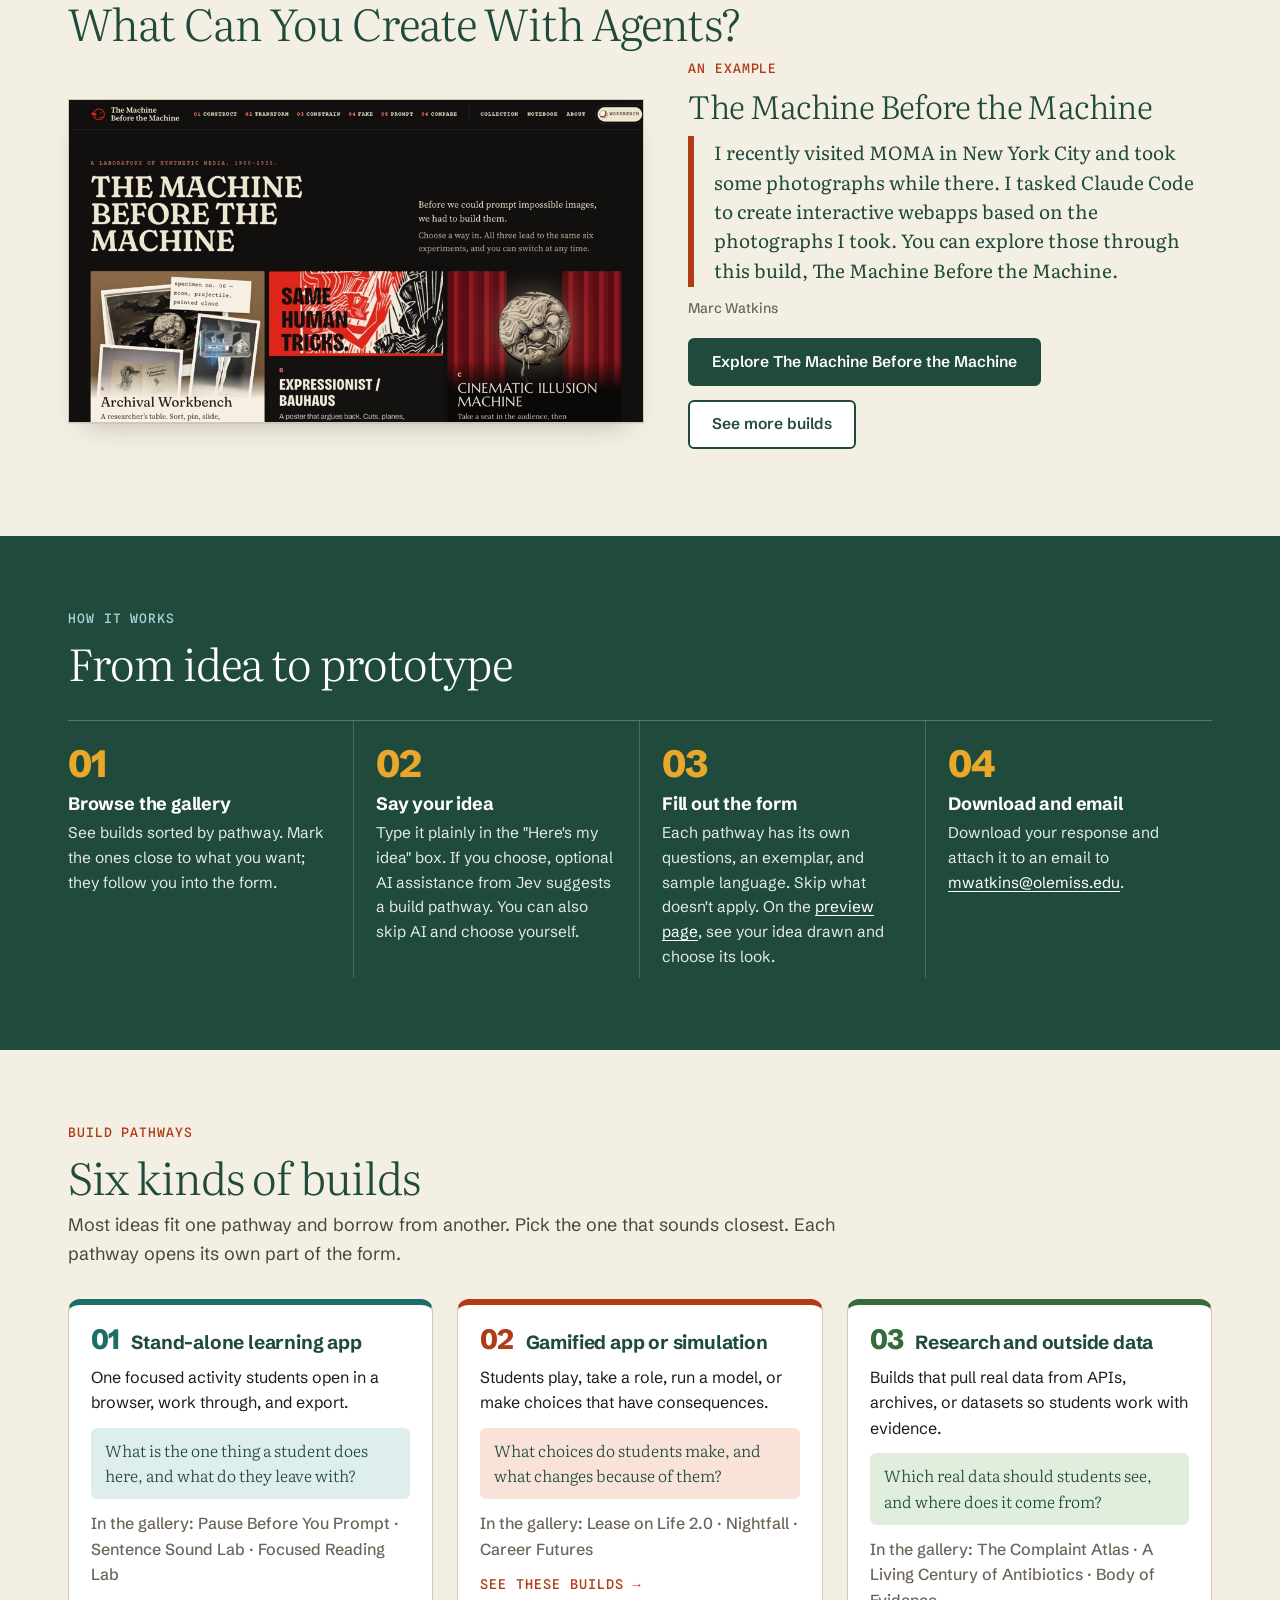
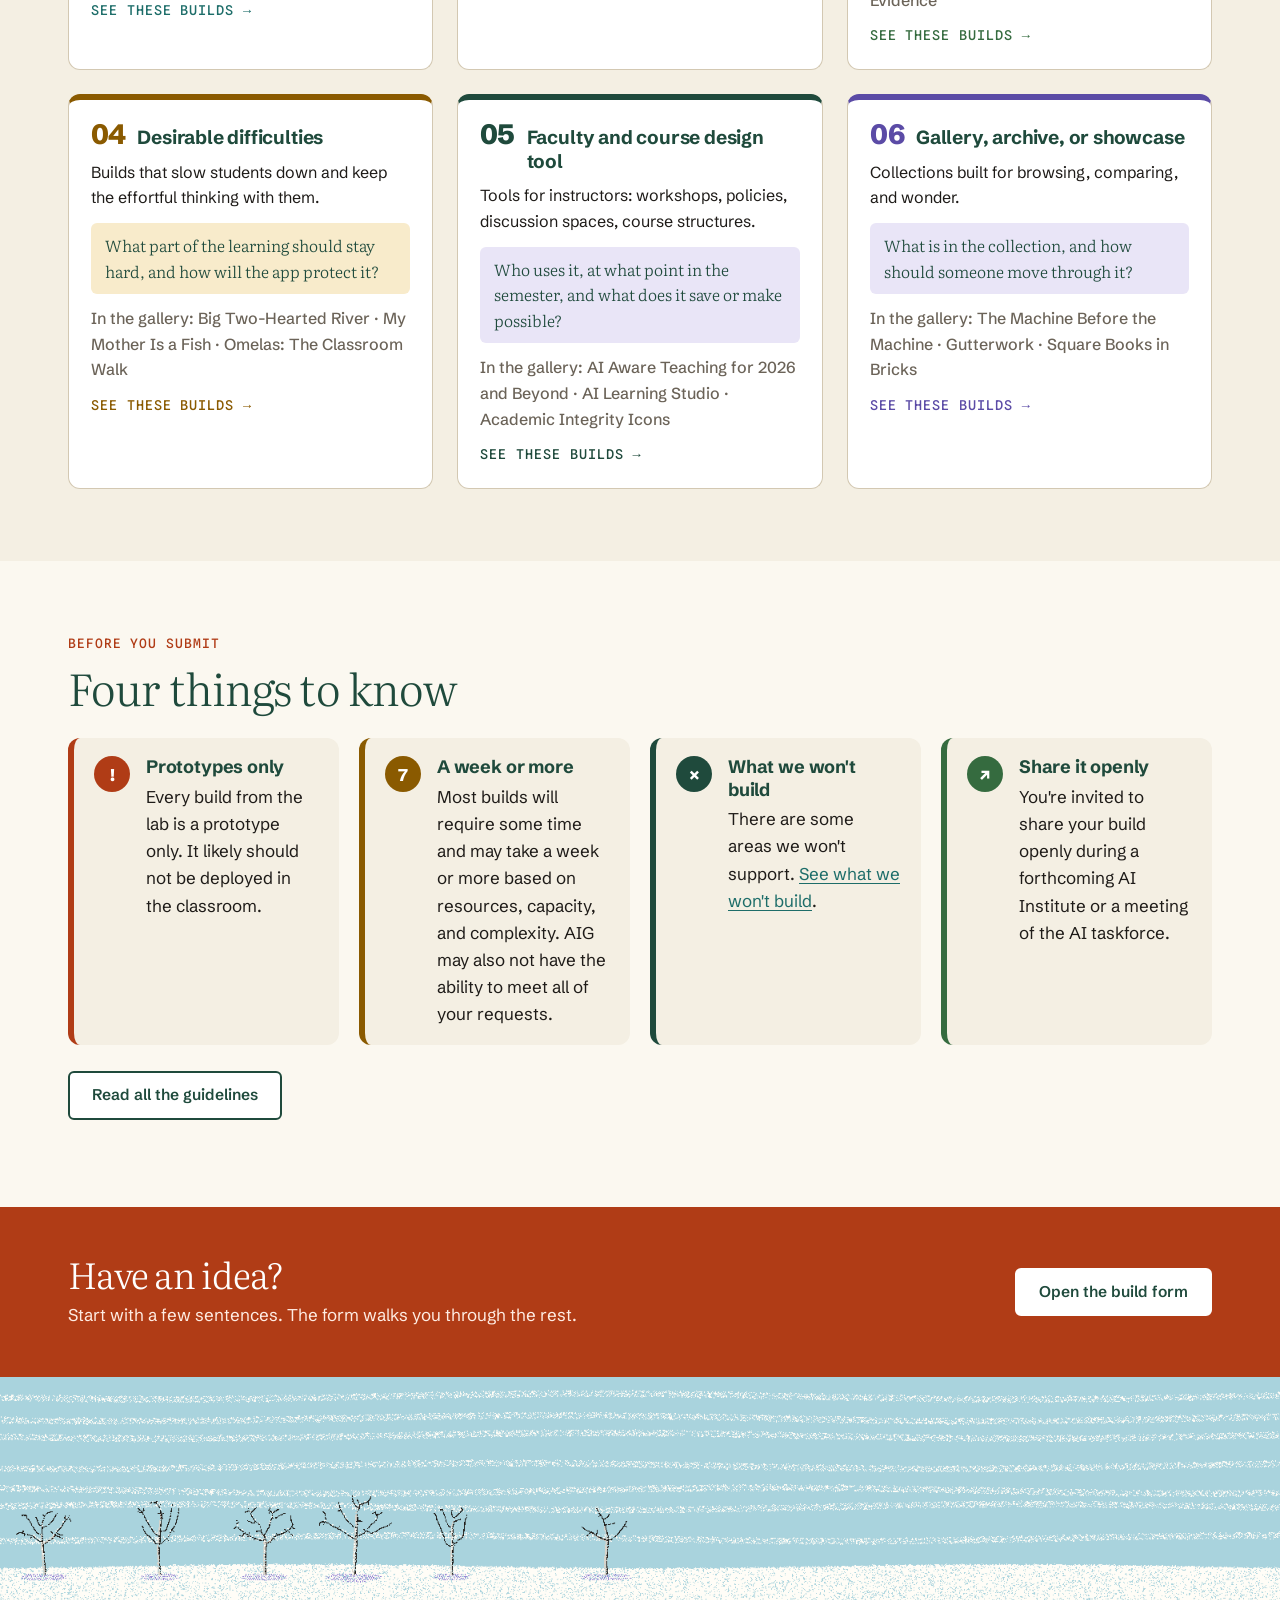
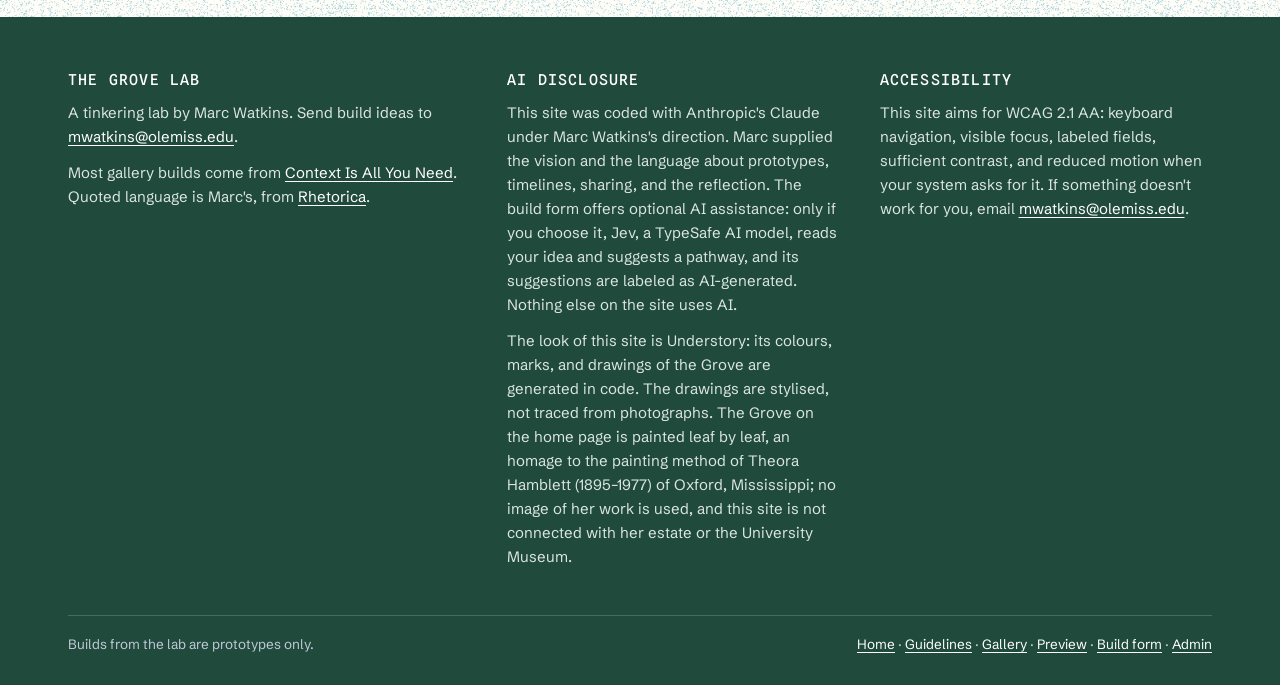
==== commit 328c6bfb: "Add files via upload" ====
--- a/index.html
+++ b/index.html
@@ -8,10 +8,10 @@
 <link rel="preconnect" href="https://fonts.googleapis.com">
 <link rel="preconnect" href="https://fonts.gstatic.com" crossorigin>
 <link href="https://fonts.googleapis.com/css2?family=Literata:opsz,wght@7..72,300..700&family=Schibsted+Grotesk:wght@400..900&family=Spline+Sans+Mono:wght@400;500&display=swap" rel="stylesheet">
-<link rel="stylesheet" href="css/grove.css?v=20261112d">
+<link rel="stylesheet" href="css/grove.css?v=20261112h">
 <link rel="icon" href="img/grove-lab-mark.svg" type="image/svg+xml">
-<script src="js/status-config.js?v=20261112d"></script>
-<script src="js/status.js?v=20261112d"></script>
+<script src="js/status-config.js?v=20261112h"></script>
+<script src="js/status.js?v=20261112h"></script>
 </head>
 <body>
 <a class="skip" href="#main">Skip to content</a>
@@ -27,7 +27,7 @@
 
 <main id="main">
   <section class="hero painted">
-    <div class="hero-art" id="heroArt" role="img" aria-label="A crayon painting of the Grove in the current season, drawn slowly, stroke by stroke."></div>
+    <div class="hero-art" id="heroArt" role="img" aria-label="A painting of the Grove in the current season, built up slowly, leaf by leaf."></div>
     <div class="hero-ctl"><span class="cap" id="heroCap"></span><span class="seasons" role="group" aria-label="Season of the Grove painting"><button type="button" data-season="spring">Spring</button><button type="button" data-season="summer">Summer</button><button type="button" data-season="fall">Fall</button><button type="button" data-season="winter">Winter</button></span><button type="button" id="heroPause" aria-pressed="false">Pause</button></div>
     <div class="wrap">
       <div class="hero-sign" data-subs-sign="big"></div>
@@ -131,7 +131,7 @@
       <div>
         <h2>AI disclosure</h2>
         <p>This site was coded with Anthropic's Claude under Marc Watkins's direction. Marc supplied the vision and the language about prototypes, timelines, sharing, and the reflection. The build form offers optional AI assistance: only if you choose it, Jev, a TypeSafe AI model, reads your idea and suggests a pathway, and its suggestions are labeled as AI-generated. Nothing else on the site uses AI.</p>
-        <p>The look of this site is Understory: its colours, marks, and drawings of the Grove are generated in code. The drawings are stylised, not traced from photographs.</p>
+        <p>The look of this site is Understory: its colours, marks, and drawings of the Grove are generated in code. The drawings are stylised, not traced from photographs. The Grove on the home page is painted leaf by leaf, an homage to the painting method of Theora Hamblett (1895–1977) of Oxford, Mississippi; no image of her work is used, and this site is not connected with her estate or the University Museum.</p>
       </div>
       <div>
         <h2>Accessibility</h2>
@@ -142,7 +142,7 @@
   </div>
 </footer>
 
-<script src="js/data.js?v=20261112d"></script>
+<script src="js/data.js?v=20261112h"></script>
 <script>
 (() => {
   const G = window.GROVE, esc = s => String(s).replace(/[&<>"]/g, c => ({"&":"&amp;","<":"&lt;",">":"&gt;",'"':"&quot;"}[c]));
@@ -157,15 +157,16 @@
   }).join("");
 })();
 </script>
-<script src="js/understory-paint.js?v=20261112d"></script>
+<script src="js/understory-paint.js?v=20261112h"></script>
 <script>
 (function () {
   var P = window.UnderstoryPaint; if (!P) return;
   var season = P.seasonNow(), saved = null; try { saved = localStorage.getItem('grovelab.season'); } catch (e) {}
   if (P.seasons[saved]) season = saved;
+  var style = 'leaf'; // the Grove is painted leaf by leaf
   var settled = { spring: 'Petals drifting', summer: 'Fireflies out', fall: 'Leaves falling', winter: 'Snow falling' };
   var cap = document.getElementById('heroCap'), btn = document.getElementById('heroPause');
-  var hero = P.stage(document.getElementById('heroArt'), { season: season, seed: 'grove-lab', trees: 5, fill: true, nearSide: 1, onStep: function (t) { cap.textContent = t || settled[season]; } });
+  var hero = P.stage(document.getElementById('heroArt'), { w: 1500, h: 775, season: season, style: style, seed: 'grove-lab', trees: 5, fill: true, nearSide: 1, onStep: function (t) { cap.textContent = t || settled[season]; } });
   btn.addEventListener('click', function () { var p = hero.pause(); btn.setAttribute('aria-pressed', p); btn.textContent = p ? 'Play' : 'Pause'; });
   var fr = document.getElementById('groveFrieze'), frieze = null;
   var chips = document.querySelectorAll('.hero-ctl [data-season]');
@@ -174,7 +175,7 @@
     try { localStorage.setItem('grovelab.season', season); } catch (e) {}
     hero.set({ season: season }); if (frieze) frieze.set({ season: season }); }); });
   mark();
-  new IntersectionObserver(function (es, io) { es.forEach(function (e) { if (e.isIntersecting) { io.disconnect(); frieze = P.mount(fr, { season: season, seed: 'grove-lab-frieze', trees: 8, far: 12, near: false, duration: 9000 }); } }); }, { rootMargin: '100px' }).observe(fr);
+  new IntersectionObserver(function (es, io) { es.forEach(function (e) { if (e.isIntersecting) { io.disconnect(); frieze = P.mount(fr, { season: season, style: style, seed: 'grove-lab-frieze', trees: 8, far: 12, near: false, duration: 9000 }); } }); }, { rootMargin: '100px' }).observe(fr);
 })();
 </script>
 </body>
--- a/css/grove.css
+++ b/css/grove.css
@@ -671,7 +671,7 @@
 .hero-ctl .seasons button{background:transparent;min-height:24px;padding:.5em .8em}
 .hero-ctl .seasons button:hover{background:rgba(244,239,227,.18)}
 .hero-ctl .seasons button[aria-pressed="true"]{background:#F4EFE3;color:#1E1B18}
-@media (max-width:600px){.hero-ctl{right:16px;left:16px}.hero-ctl .cap{display:none}}
+@media (max-width:600px){.hero-ctl{right:16px;left:16px}.hero-ctl .cap{display:none}.hero.painted .wrap{padding-bottom:84px}}
 .grove-frieze{display:block;width:100%;height:auto;background:var(--navy)}
 .frieze-wrap{line-height:0;background:var(--navy)}
 
